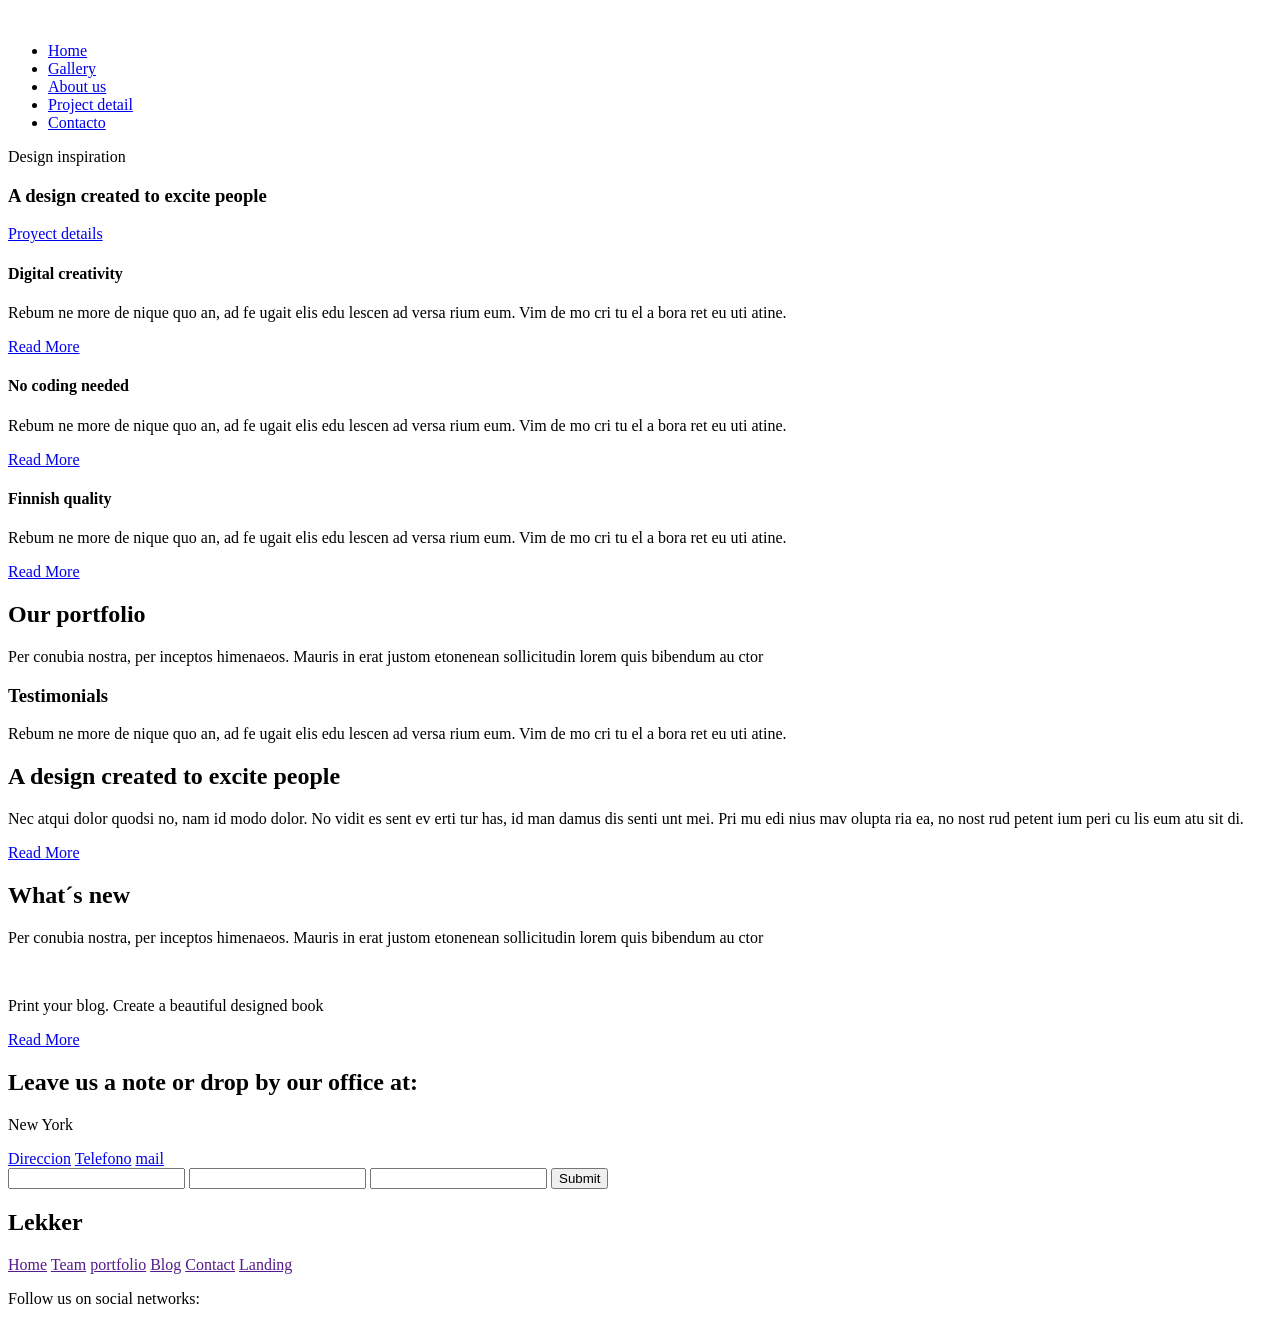
==== index.html @ 7061dafe "first commit" ====
<!DOCTYPE html>
<html lang="en">
<head>
    <meta charset="UTF-8">
    <meta name="viewport" content="width=device-width, initial-scale=1.0">
    <title>Home</title>
</head>
<body>
    <header>
         <a href="" class="logo">  
                <img src="" alt="">
        <nav>
           
            </a>

            <ul>
             <li><a href="#">Home</a></li>
             <li><a href="#">Gallery</a></li>
             <li><a href="#">About us</a></li>
             <li><a href="#">Project detail</a></li>
             <li><a href="#">Contacto</a></li>
            </ul>
        </nav>
    </header>

    <main>
<!--Los separo todos en sections y cuando tiene más de una división se pone div? -->
        <section id="hero"> <!--100%vh-->
             <!-- div para las flechas, pueden ser dos a. -->
            <article>  <!-- como fondo la imagen. -->
                
                    <p>Design inspiration</p>
                    <h1>A design created to excite people</h1>
                    <a href="#">Proyect details</a>
            
            </article>
        </section>

        <section id="textos"> 
            <article> 
                <h4>Digital creativity</h4>
                <p>Rebum ne more de nique quo an, ad fe ugait elis edu lescen ad versa rium eum. Vim de mo cri tu el a bora ret eu uti atine.</p>
                <a href="#">Read More</a>
            </article> 
            <article>
                <h4>No coding needed</h4>
                <p>Rebum ne more de nique quo an, ad fe ugait elis edu lescen ad versa rium eum. Vim de mo cri tu el a bora ret eu uti atine.</p>
                <a href="#">Read More</a>
            </article>
            <article>
                <h4>Finnish quality</h4>
                <p>Rebum ne more de nique quo an, ad fe ugait elis edu lescen ad versa rium eum. Vim de mo cri tu el a bora ret eu uti atine.</p>
                <a href="#">Read More</a>
            </article>   
            
        </section>

        <section id="ourPortfolio"> 
            <h1>Our portfolio</h1>   
            <p>Per conubia nostra, per inceptos himenaeos. Mauris in erat justom etonenean sollicitudin lorem quis bibendum au ctor</p>
           <div>
            <article id="textoOurPortfolio">
                
                 
            </article>    
            <article id="imagenesPortfolio">
                
                    <!-- Iría uno por cada imagen y el texto. -->
                
            </article>    
            <article id="imagenRedonda"> <!-- usarlo como el filtro -->
                
                    <!-- aca irían las otras imagenes redondas con los textos abajo -->
                
            </article>
            </div>
        </section>

        <section id="testimonios"> 
                <article> 
                     <!-- Uno para cada uno que gira.-->
                    <h1>Testimonials</h1>
                    <p>Rebum ne more de nique quo an, ad fe ugait elis edu lescen ad versa rium eum. Vim de mo cri tu el a bora ret eu uti atine.</p>
                </article>
        </section>

        <section id="us">
            <article>
        
                <!-- Acá irían las imagenes. uno para cada-->
            </article>
<div>
            <article>
                <h2>A design created to excite people</h2>
                <p>Nec atqui dolor quodsi no, nam id modo dolor. No vidit es sent ev erti tur has, id man damus dis senti unt mei. Pri mu edi nius mav olupta ria ea, no nost rud petent ium peri cu lis eum atu sit di.</p>
                <a href="#">Read More</a>
                
            </article>
            <article>
                <!-- Este para los textos de al lado.-->
            </article>

</div>
 </section>
        <section>
            <div>   <!-- para ordenarlos -->
            <article>
                <!-- Acá irían los números más sus textos. Uno para cada.-->
            </article>
            </div>
        </section>
            
       
        <section id="videoHome">
            <!-- El video-->
        </section>
        <section id="whatsNew"> <!-- whats new-->
            <h1>What´s new</h1>
                    <p>Per conubia nostra, per inceptos himenaeos. Mauris in erat justom etonenean sollicitudin lorem quis bibendum au ctor</p>
               
            <div>
                <article>  <!-- uno para cada. -->
                        <img src="" alt="">
                        <a href=""></a> <!-- los textos que son links-->
                        <p> Print your blog. Create a beautiful designed book </p>
                        <a href="#">Read More</a>
                </article>
            </section>
        <section id="marcas">
                <article>
                    <!-- Los logos de las marcas-->
                </article>
        </section>   
        <section>    
                <div>
                      <article>  <!-- Las 3 imagenes con los textos -->
                        </article>
                </div>
        
        </section>
        <section id="contactoHome"> <!-- Contacto -->
            
                <h1>Leave us a note or drop by our office at:</h1>
                <p>New York</p>
                <a href="#">Direccion</a>
                <a href="#">Telefono</a>
                <a href="#">mail</a>
            
            <article>
                <form action="">
                <label for="Nombre"></label>
                    <input type="text">
                <label for="mail"></label>
                    <input type="mail" name="" id="">
                <label for="texto"></label>
                    <input type="textarea">
                <input type="submit">
                </form>
            </article>
        </section> 
    </main> 

    <footer>
        <div>
        <article>
            <h1>Lekker</h1>
            <a href="">Home</a>
            <a href="">Team</a>
            <a href="">portfolio</a>
            <a href="">Blog</a>
            <a href="">Contact</a>
            <a href="">Landing
            </a>
            </article>
            <article>
                <p>Follow us on social networks:</p>
                <!-- links con imagenes a redes sociales. -->
            </article>
        </div>
    </footer>
</body>
</html>
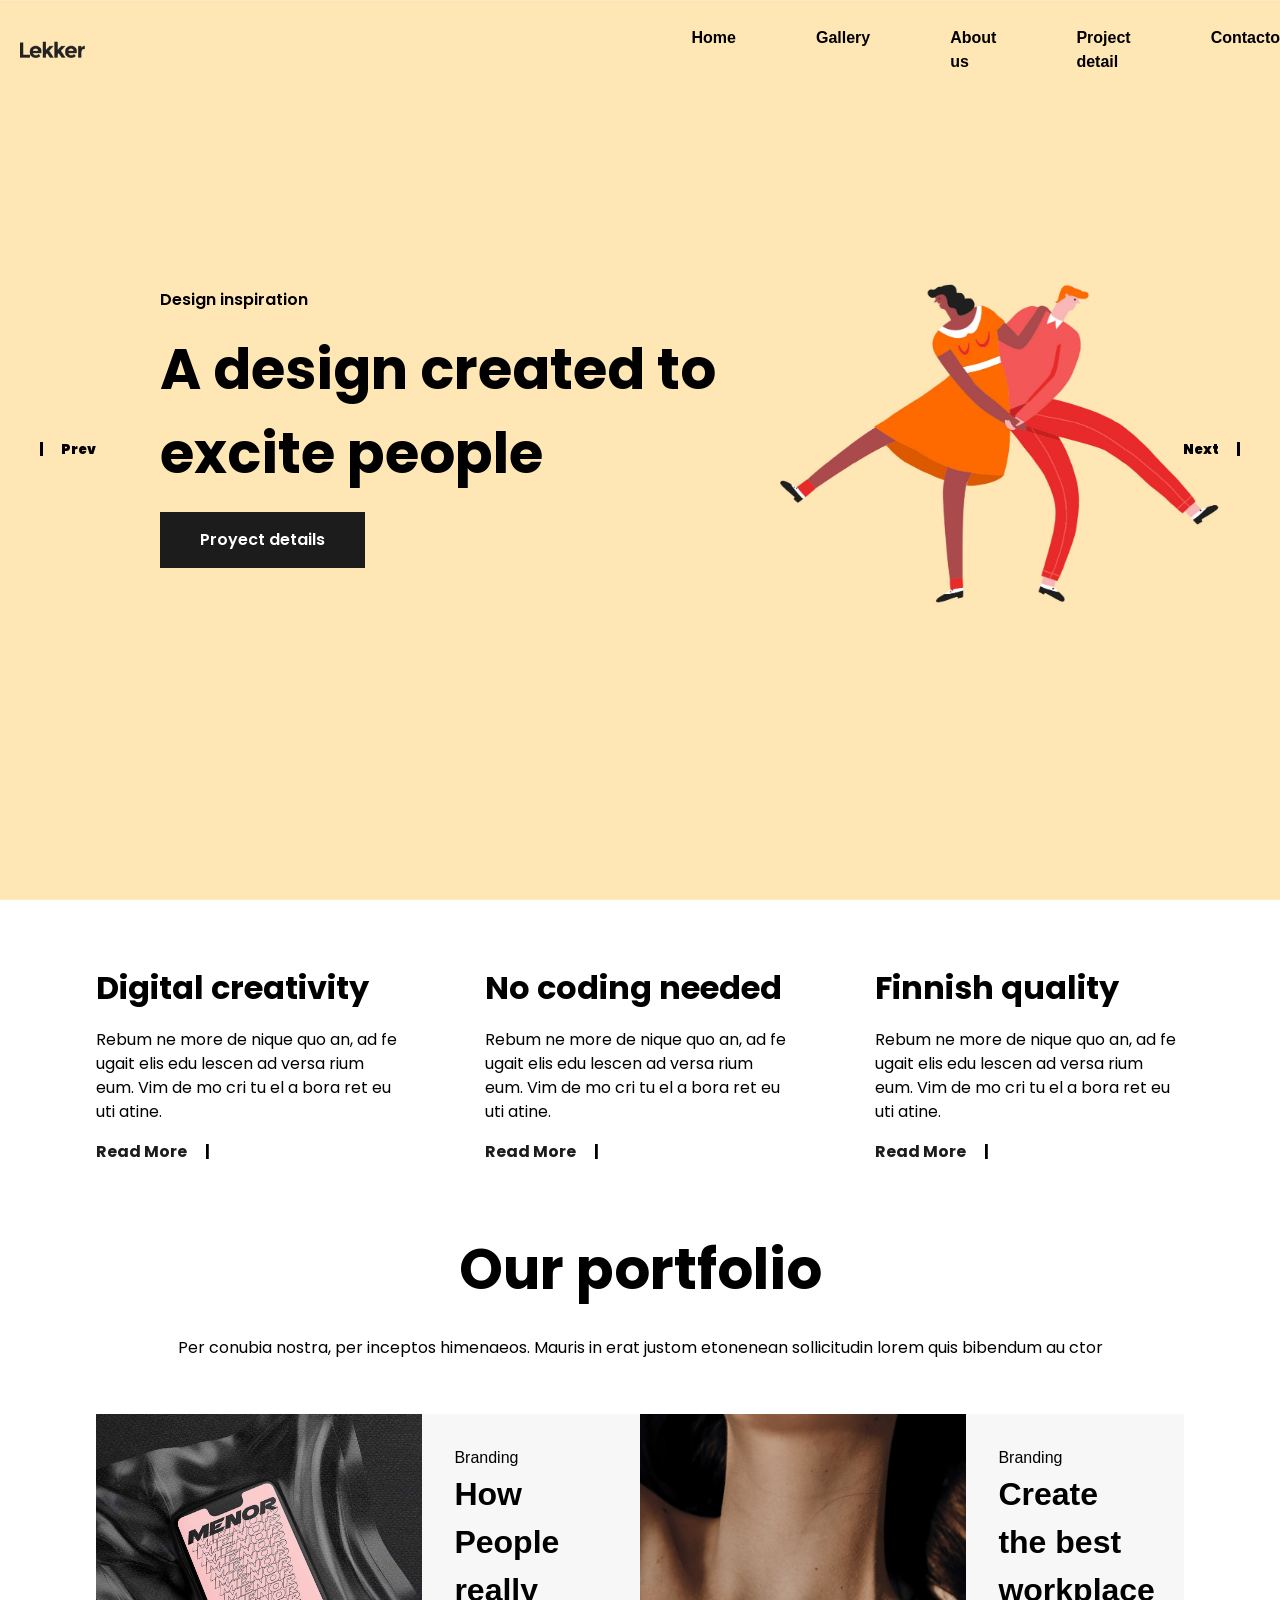
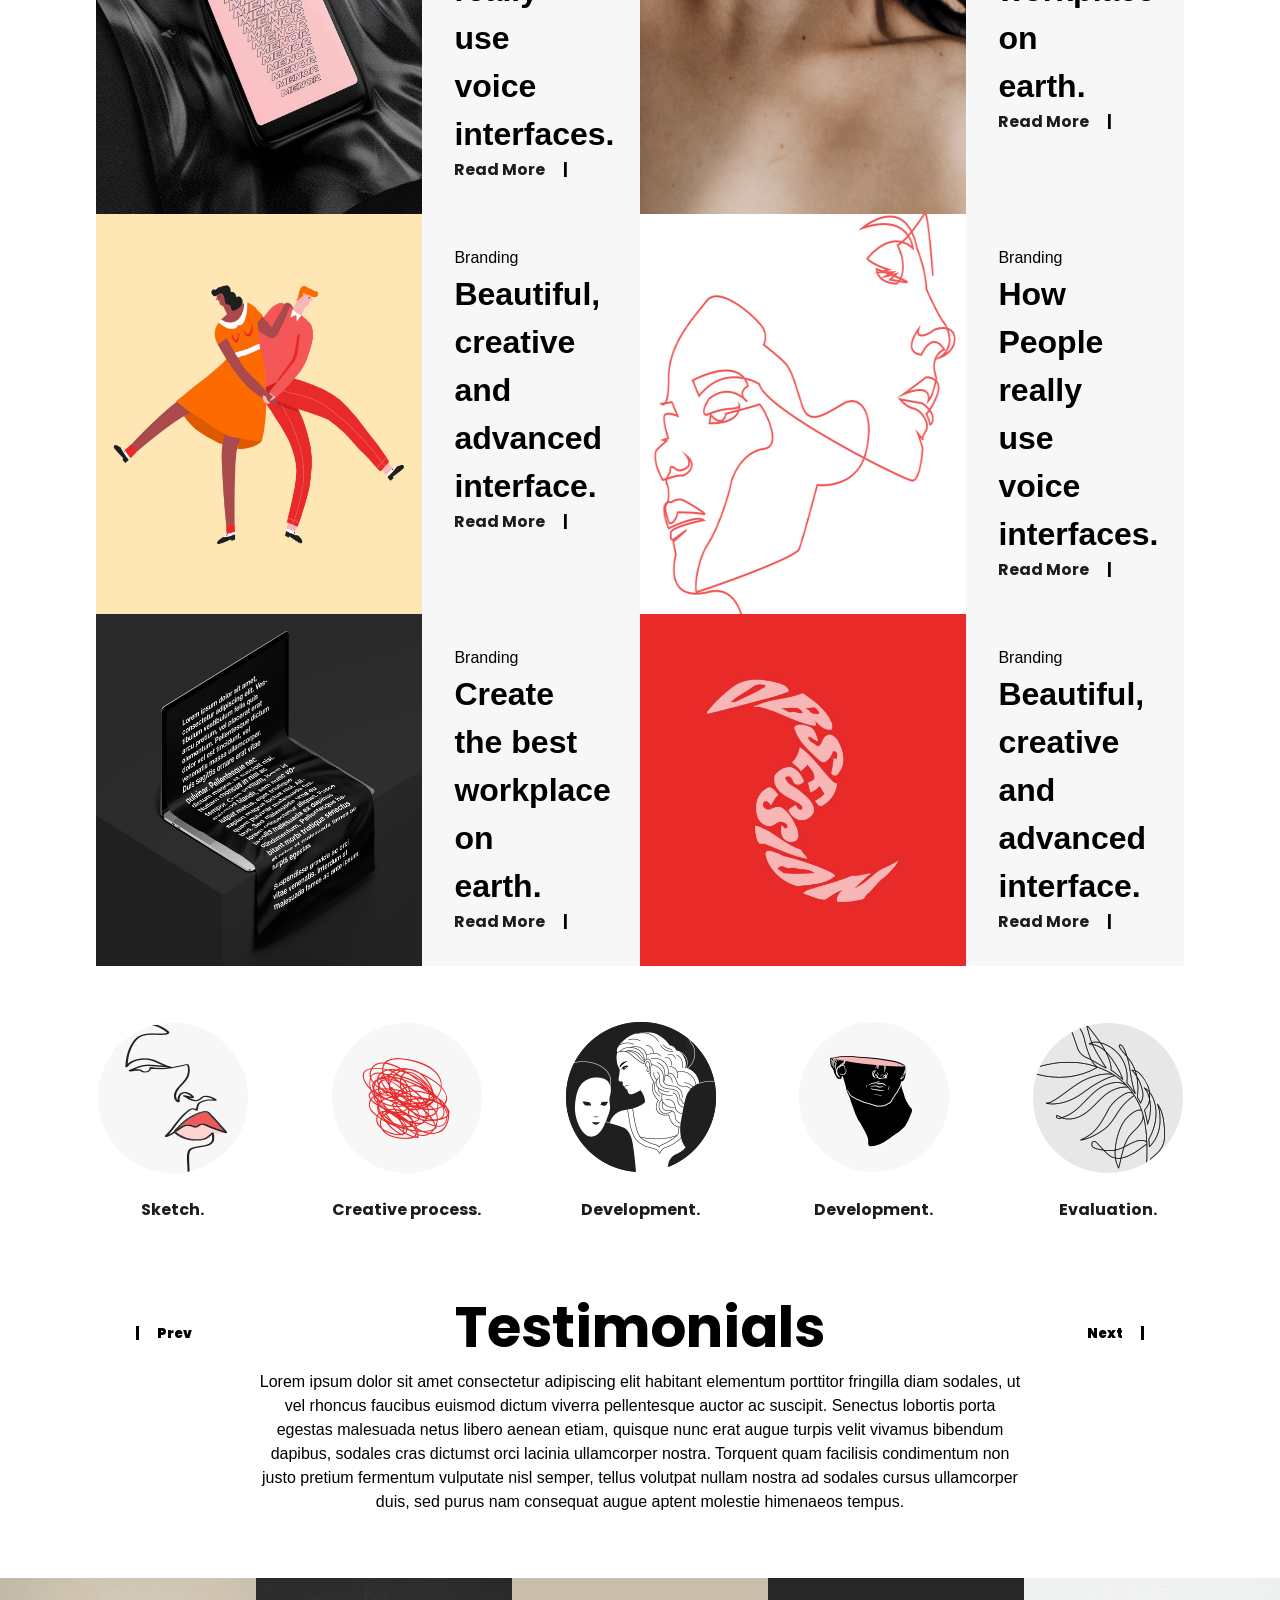
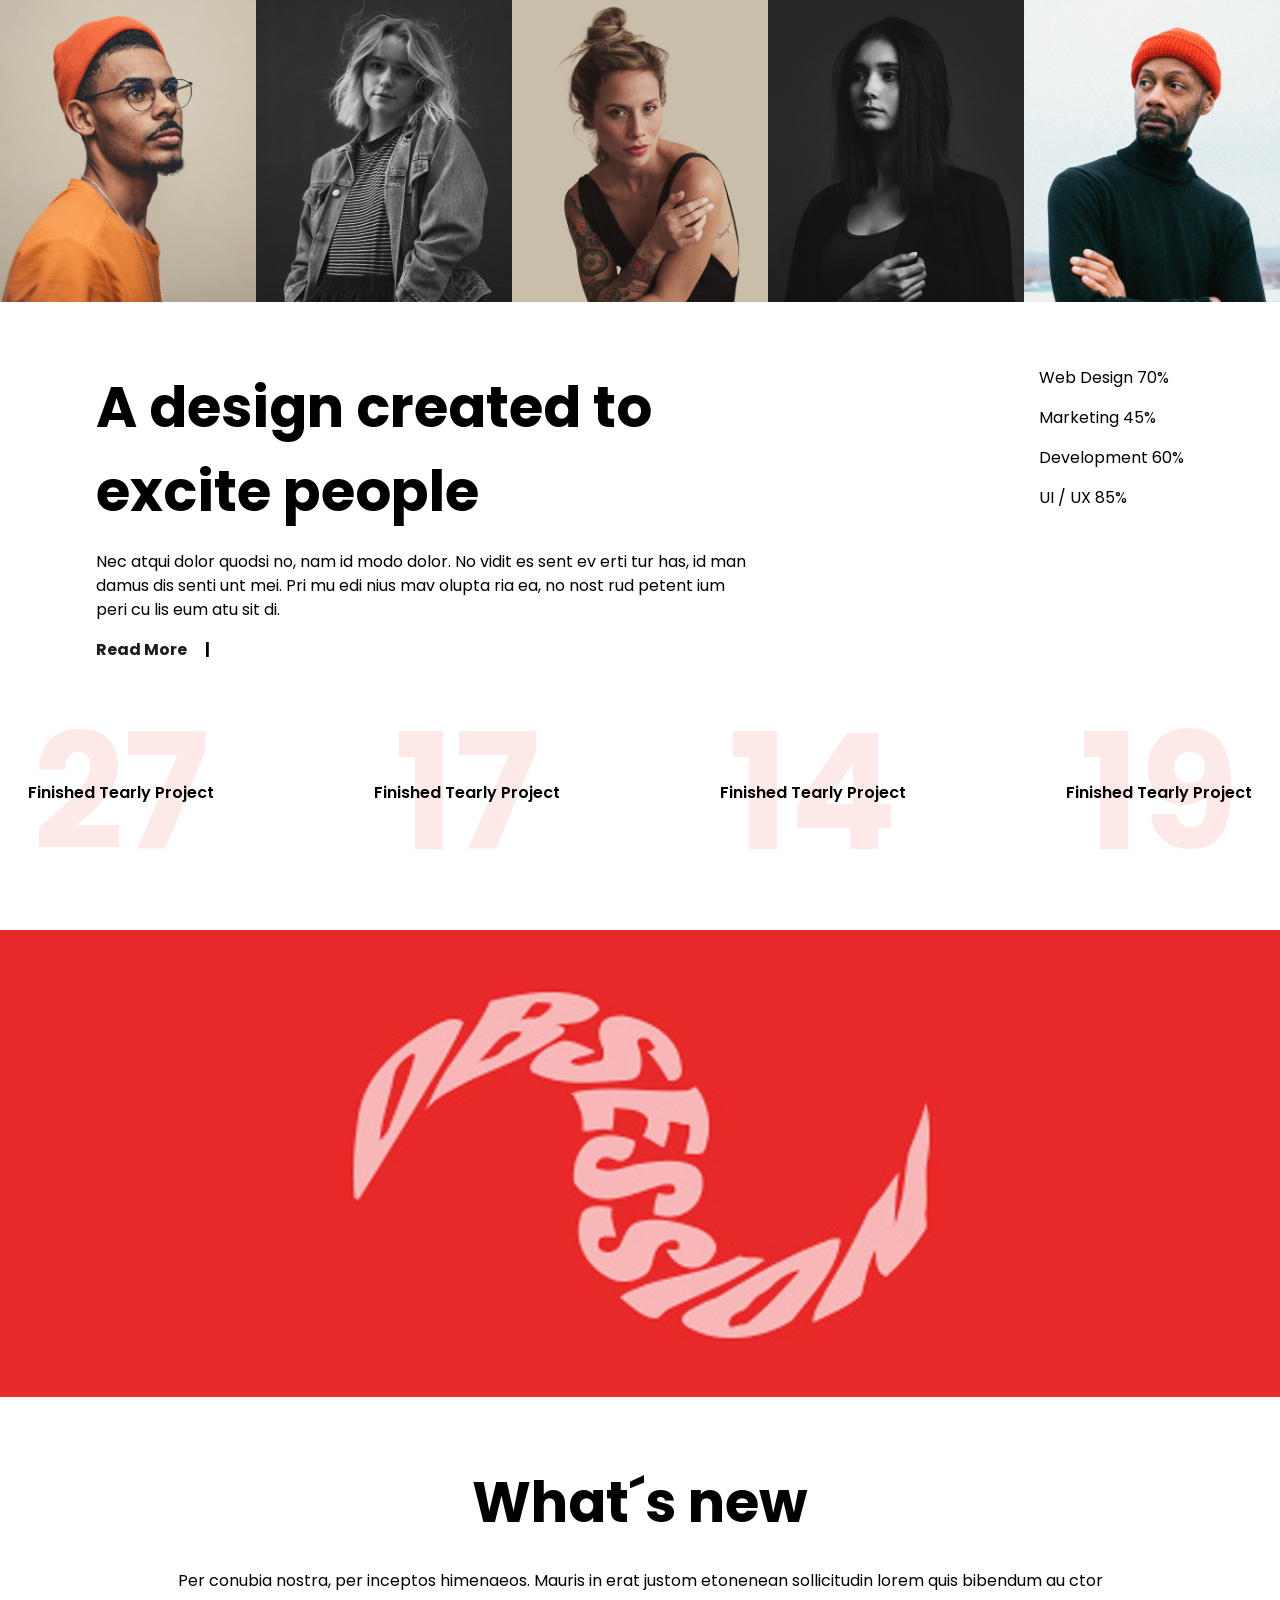
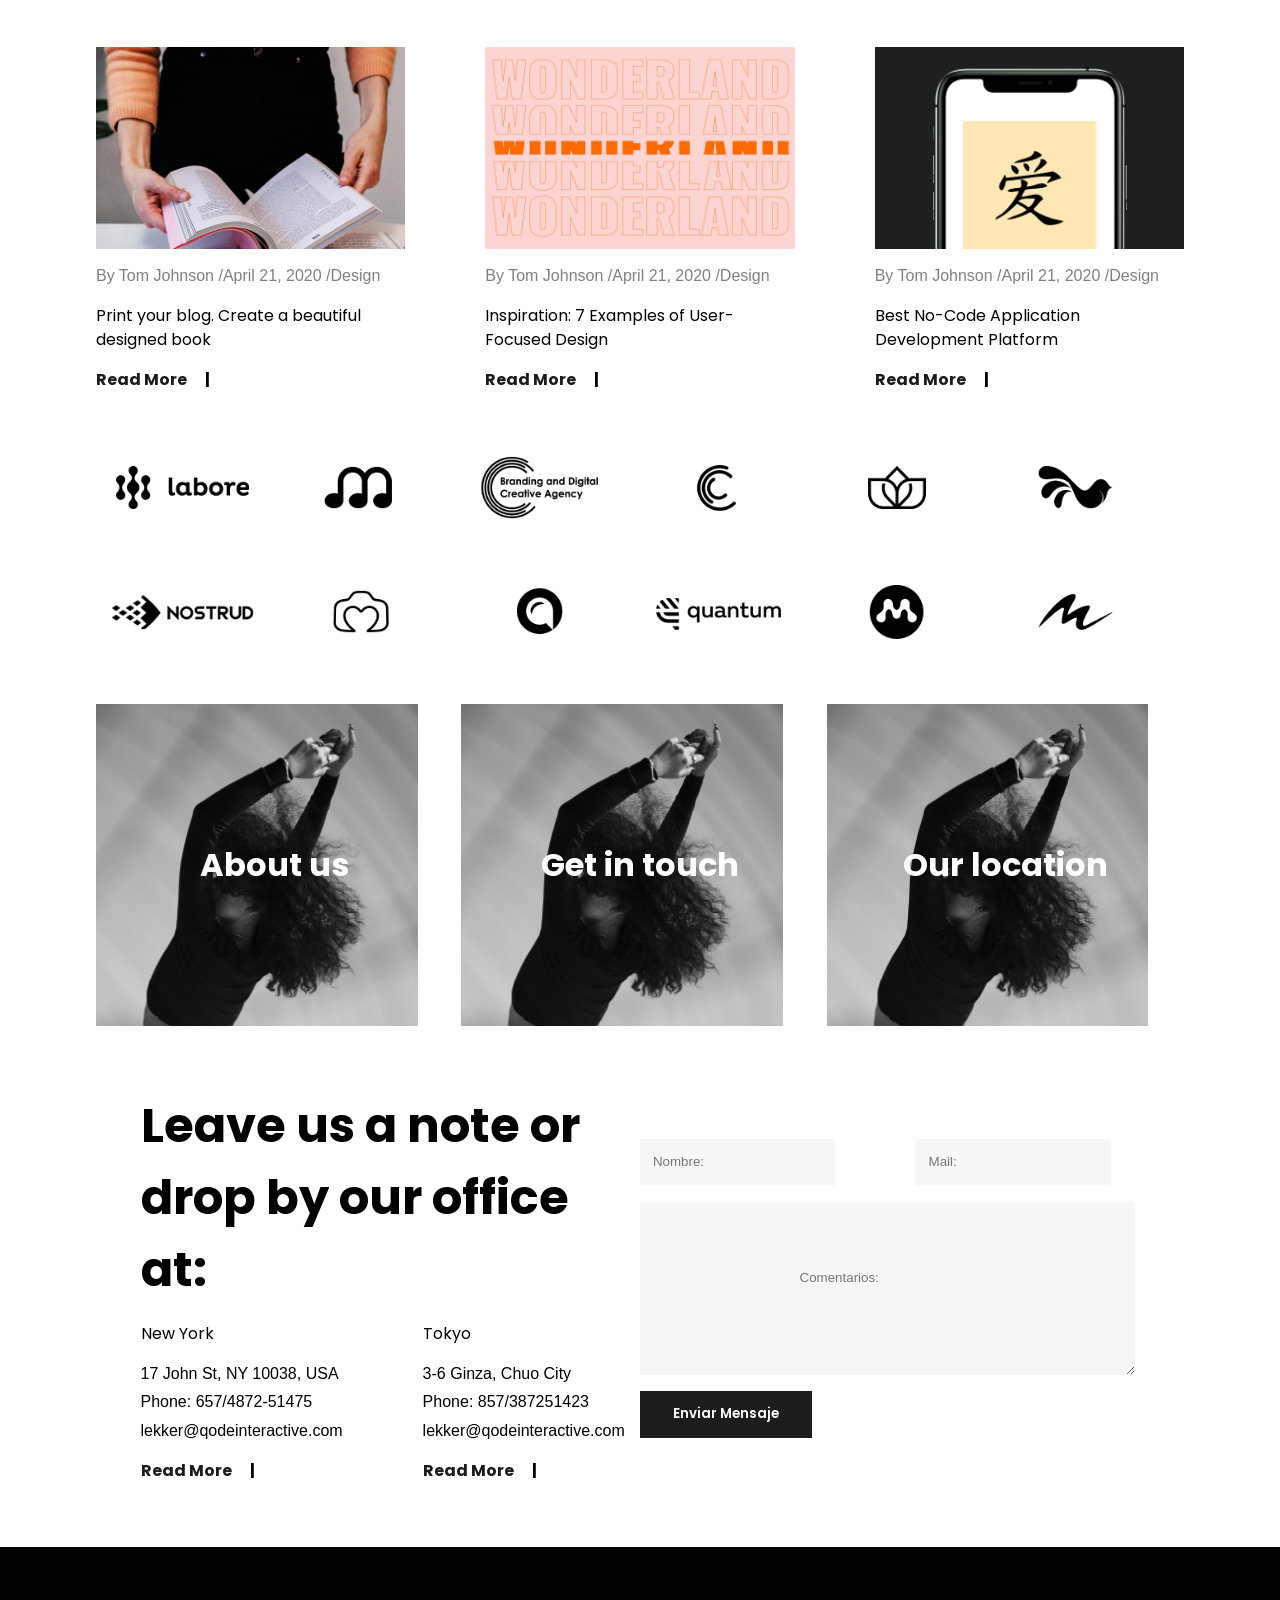
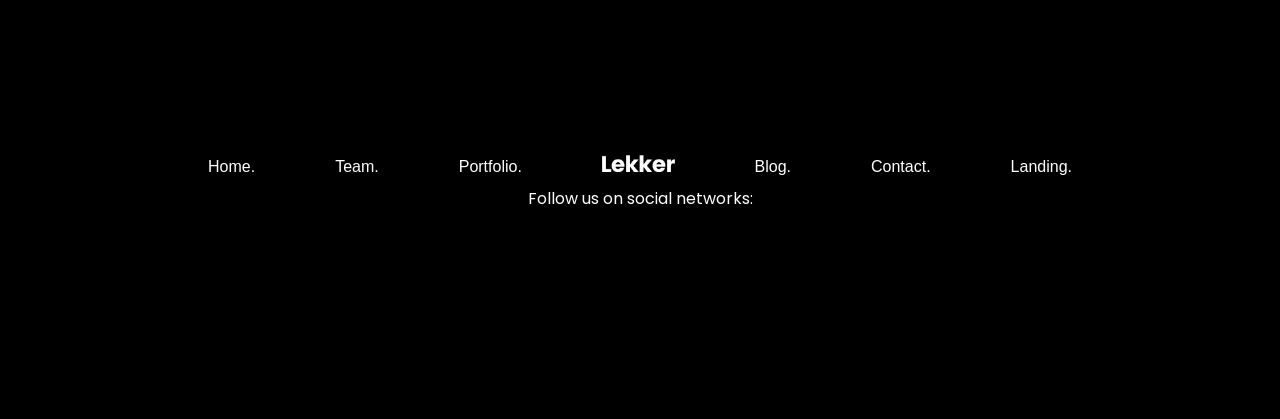
==== commit d4d6a191: "Actualizar archivo" ====
--- a/index.html
+++ b/index.html
@@ -4,173 +4,438 @@
     <meta charset="UTF-8">
     <meta name="viewport" content="width=device-width, initial-scale=1.0">
     <title>Home</title>
+    <link rel="preconnect" href="https://fonts.googleapis.com">
+    <link rel="preconnect" href="https://fonts.gstatic.com" crossorigin>
+    <link href="https://fonts.googleapis.com/css2?family=Poppins:ital,wght@0,100;0,200;0,300;0,400;0,500;0,600;0,700;0,800;0,900;1,100;1,200;1,300;1,400;1,500;1,600;1,700;1,800;1,900&display=swap" rel="stylesheet">
+    <link rel="stylesheet" href="./assets/css/style.css">
 </head>
 <body>
-    <header>
-         <a href="" class="logo">  
-                <img src="" alt="">
+      <header>
+         <h1>
+            <a href="index.html" class="logo">  
+                <img class="logo margenIzq" src="./assets/img/img66.png" alt="logoLekker">
+             </a>
+        </h1>
         <nav>
-           
-            </a>
-
-            <ul>
-             <li><a href="#">Home</a></li>
-             <li><a href="#">Gallery</a></li>
-             <li><a href="#">About us</a></li>
-             <li><a href="#">Project detail</a></li>
-             <li><a href="#">Contacto</a></li>
+            <ul class="flex gap">
+             <li><a href="index.html">Home</a></li>
+             <li><a href="gallery.html">Gallery</a></li>
+             <li><a href="aboutUs.html">About us</a></li>
+             <li><a href="projectDetail.html">Project detail</a></li>
+             <li><a href="#contactoHome">Contacto</a></li>
             </ul>
         </nav>
     </header>
 
     <main>
 <!--Los separo todos en sections y cuando tiene más de una división se pone div? -->
-        <section id="hero"> <!--100%vh-->
-             <!-- div para las flechas, pueden ser dos a. -->
-            <article>  <!-- como fondo la imagen. -->
-                
-                    <p>Design inspiration</p>
-                    <h1>A design created to excite people</h1>
-                    <a href="#">Proyect details</a>
-            
-            </article>
-        </section>
-
-        <section id="textos"> 
-            <article> 
-                <h4>Digital creativity</h4>
+<section id="sliderImg" class="contenedorColumna margenAbajo">
+                <div id="contenedorSlider" >
+            <button id="prev">Prev</button>
+            <button id="next">Next</button>
+                </div>
+                <article id="hero">  <!-- como fondo la imagen. -->
+                <div class="contenedorColumna">
+                    <h4 class="poppins-semibold">Design inspiration</h4>
+                    <h2 class="poppins-bold">A design created to <br> excite people</h2>
+                    <a class="botonNegro" href="#">Proyect details</a>
+                </div>
+            </article>
+</section>
+
+        <section id="textos" class="wsetenta flex gap margenAbajo"> 
+
+            <article class="contenedorColumna" > 
+                <h3>Digital creativity</h3>
                 <p>Rebum ne more de nique quo an, ad fe ugait elis edu lescen ad versa rium eum. Vim de mo cri tu el a bora ret eu uti atine.</p>
-                <a href="#">Read More</a>
-            </article> 
-            <article>
-                <h4>No coding needed</h4>
+                <a class="readMore" href="#">Read More</a>
+            </article> 
+            <article class="contenedorColumna">
+                <h3>No coding needed</h3>
                 <p>Rebum ne more de nique quo an, ad fe ugait elis edu lescen ad versa rium eum. Vim de mo cri tu el a bora ret eu uti atine.</p>
-                <a href="#">Read More</a>
-            </article>
-            <article>
-                <h4>Finnish quality</h4>
+                <a class="readMore" href="#">Read More</a>
+            </article>
+            <article class="contenedorColumna" >
+                <h3>Finnish quality</h3>
                 <p>Rebum ne more de nique quo an, ad fe ugait elis edu lescen ad versa rium eum. Vim de mo cri tu el a bora ret eu uti atine.</p>
-                <a href="#">Read More</a>
+                <a  class="readMore" href="#">Read More</a>
             </article>   
             
         </section>
 
-        <section id="ourPortfolio"> 
-            <h1>Our portfolio</h1>   
+        <section id="ourPortfolio" class="wsetenta margenAbajo"> 
+            <div class="centrar margenAbajo columnaCentrado">
+            <h2 class="poppins-bold">Our portfolio</h2>   
             <p>Per conubia nostra, per inceptos himenaeos. Mauris in erat justom etonenean sollicitudin lorem quis bibendum au ctor</p>
-           <div>
+           </div>
+            <div>
             <article id="textoOurPortfolio">
                 
                  
-            </article>    
-            <article id="imagenesPortfolio">
-                
-                    <!-- Iría uno por cada imagen y el texto. -->
-                
-            </article>    
-            <article id="imagenRedonda"> <!-- usarlo como el filtro -->
-                
-                    <!-- aca irían las otras imagenes redondas con los textos abajo -->
-                
+            </article>
+               
+        <div id="contenedorPortfolio" class="grid flex margenAbajo fondoGris">
+             <article  class="wcincuenta flex">
+                <img class="imgDinamica wimagen4" src="" alt="img1">
+                <div class="wcincuenta paddingPortfolio"> 
+                    <a href="projectDetail.html">Branding</a>
+                <h3> <a href="projectDetail.html">How People really use voice interfaces.</a> </h3>
+                <a  class="readMore" href="#">Read More</a>       
+                </div>            
+            </article> 
+            <article  class="wcincuenta flex">
+                <img class="imgDinamica wimagen4" src="" alt="img4">
+               <div class="wcincuenta paddingPortfolio">
+                    <a href="projectDetail.html">Branding</a>
+                <h3>
+                <a href="projectDetail.html">Create the best workplace on earth.</a></h3>
+                <a  class="readMore" href="#">Read More</a>       
+                </div> 
+            </article> 
+            <article  class="wcincuenta flex">
+                <img class="imgDinamica wimagen4" src="" alt="img7">
+                <div class="wcincuenta paddingPortfolio">
+                    <a href="projectDetail.html">Branding</a>
+                <h3>
+                <a href="projectDetail.html">Beautiful, creative and advanced interface.</a></h3>
+                <a  class="readMore" href="#">Read More</a>       
+                </div>             
+            </article> 
+            <article  class="wcincuenta flex">
+                <img class="imgDinamica wimagen4" src="" alt="img10">
+                <div class="wcincuenta paddingPortfolio">
+                    <a href="projectDetail.html">Branding</a>
+                <h3>
+                <a href="projectDetail.html">How People really use voice interfaces.</a></h3>
+                <a class="readMore" href="#">Read More</a>       
+                </div>            
+            </article> 
+            <article class="wcincuenta flex">
+                <img class="imgDinamica wimagen4" src="" alt="img13">
+               <div class="wcincuenta paddingPortfolio">
+                    <a href="projectDetail.html">Branding</a>
+                <h3>
+                <a href="projectDetail.html">Create the best workplace on earth.</a></h3>
+                <a  class="readMore" href="#">Read More</a>       
+                </div>         
+            </article> 
+            <article  class="wcincuenta flex">
+                <img class="imgDinamica wimagen4" src="" alt="img16">
+                <div class="wcincuenta paddingPortfolio">
+                    <a href="projectDetail.html">Branding</a>
+                <h3>
+                <a href="projectDetail.html">Beautiful, creative and advanced interface.</a></h3>
+                <a class="readMore" href="#">Read More</a>       
+                </div>         
+            </article> 
+        </div>   
+        <div class="flex gap">
+            <article id="imagenRedonda" class="columnaCentrado" > <!-- usarlo como el filtro -->
+                <a href="#"><img class="imgDinamicaC" src="" alt="img25"></a>
+                <a class="textoImagenRedonda" href="projectDetail.html">Sketch.</a>
+            </article>
+            <article id="imagenRedonda" class="columnaCentrado"> <!-- usarlo como el filtro -->
+                <a href="#"><img class="imgDinamicaC" src="" alt="img26"></a>
+                <a class="textoImagenRedonda" href="projectDetail.html">Creative process.</a>
+            </article>
+            <article id="imagenRedonda" class="columnaCentrado"> <!-- usarlo como el filtro -->
+                <a href="#"><img class="imgDinamicaC" src="" alt="img27"></a>
+                <a class="textoImagenRedonda" href="projectDetail.html">Development.</a>
+            </article>
+            <article id="imagenRedonda" class="columnaCentrado"> <!-- usarlo como el filtro -->
+                <a href="#"><img class="imgDinamicaC" src="" alt="img28"></a>
+                <a class="textoImagenRedonda" href="projectDetail.html">Development.</a>
+            </article>
+            <article id="imagenRedonda" class="columnaCentrado"> <!-- usarlo como el filtro -->
+                <a href="#"><img class="imgDinamicaC" src="" alt="img29"></a>
+                <a class="textoImagenRedonda" href="projectDetail.html">Evaluation.</a>
             </article>
             </div>
         </section>
 
-        <section id="testimonios"> 
-                <article> 
-                     <!-- Uno para cada uno que gira.-->
-                    <h1>Testimonials</h1>
-                    <p>Rebum ne more de nique quo an, ad fe ugait elis edu lescen ad versa rium eum. Vim de mo cri tu el a bora ret eu uti atine.</p>
-                </article>
-        </section>
-
-        <section id="us">
-            <article>
-        
-                <!-- Acá irían las imagenes. uno para cada-->
-            </article>
-<div>
-            <article>
-                <h2>A design created to excite people</h2>
+        <section id="testimonios" class="centrar margenAbajo wsetenta">  
+            <div id="sliderTestimonios" >
+            <button id="prevTestimonio">Prev</button>
+            <button id="nextTestimonio">Next</button>
+                </div>
+                <h2 class="poppins-bold">Testimonials</h2>
+                <div id="contenidoTestimonio" class="columnaCentrado "></div>
+        </section>
+
+        <section id="us" class="margenAbajo">
+            <div class="flex wcien">
+                <article class="overlay-container">
+                    <div>
+                <img class="wimagen2 imgUs" src="" alt="img30">
+                <div class="overlay">
+                    <p class="textoBlanco margenAbajo poppins-black">Designer <br> </p>
+                    <p class="textoBlanco"> <br> Melvin Soto</p>
+                </div>
+                </article>
+                <article class="overlay-container">
+                    <div>
+                <img class="wimagen2 imgUs" src="" alt="img31">
+                <div class="overlay">
+                    <p class="textoBlanco margenAbajo poppins-black">Photographer <br> </p>
+                    <p class="textoBlanco"> <br> Bernice Ellis</p>
+                </div>
+                </article>
+                <article class="overlay-container">
+                    <div>
+                <img class="wimagen2 imgUs" src="" alt="img32">
+                <div class="overlay">
+                    <p class="textoBlanco margenAbajo poppins-black">Designer <br> </p>
+                    <p class="textoBlanco"> <br> Jemma Butron</p>
+                </div>
+                </article>
+                <article class="overlay-container">
+                    <div>
+                <img class="wimagen2 imgUs" src="" alt="img33">
+                <div class="overlay">
+                    <p class="textoBlanco margenAbajo poppins-black">Designer <br> </p>
+                    <p class="textoBlanco"> <br> Sonia Caldwell</p>
+                </div>
+                </article>
+                <article class="overlay-container">
+                    <div>
+                <img class="wimagen2 imgUs" src="" alt="img34">
+                <div class="overlay">
+                    <p class="textoBlanco margenAbajo poppins-black">Art director <br> </p>
+                    <p class="textoBlanco"> <br> Alberto Bowers</p>
+                </div>
+                </article>
+            
+            </div>
+        </section>
+        <section class="wsetenta margenAbajo">
+    <div class="flex margenAbajo" >
+            <article class="wcincuenta contenedorColumna">
+                <h2 class="poppins-bold">A design created to <br> excite people</h2>
                 <p>Nec atqui dolor quodsi no, nam id modo dolor. No vidit es sent ev erti tur has, id man damus dis senti unt mei. Pri mu edi nius mav olupta ria ea, no nost rud petent ium peri cu lis eum atu sit di.</p>
-                <a href="#">Read More</a>
-                
-            </article>
-            <article>
+                <a class="readMore" href="#">Read More</a>
+            </article>
+            <article class="wcincuenta contenedorColumna">
+                <p>Web Design 70%</p>
+    <p>Marketing 45%</p>
+    <p>Development 60%</p>
+    <p>UI / UX 85%</p>
                 <!-- Este para los textos de al lado.-->
             </article>
 
 </div>
  </section>
-        <section>
-            <div>   <!-- para ordenarlos -->
-            <article>
+        <section class="margenAbajo">
+            <div class="flex gapNumerosGrandes margenAbajo">   <!-- para ordenarlos -->
+            
                 <!-- Acá irían los números más sus textos. Uno para cada.-->
-            </article>
+                 <article>
+                    <div class="contenedorNumeros">
+                        <p class="numerosGrandes">27</p>
+                    <p class="textoAdelante poppins-semibold">Finished Tearly Project</p>
+                    
+                    </div>
+                 </article>
+                 <article>
+                    <div class="contenedorNumeros">
+                        <p class="numerosGrandes">17</p>
+                    <p class="textoAdelante poppins-semibold">Finished Tearly Project</p>
+                    
+                    </div>
+                 </article>
+                 <article>
+                    <div class="contenedorNumeros">
+                        <p class="numerosGrandes">14</p>
+                    <p class="textoAdelante poppins-semibold">Finished Tearly Project</p>
+                    
+                    </div>
+                 </article>
+                 <article>
+                    <div class="contenedorNumeros">
+                        <p class="numerosGrandes">19</p>
+                    <p class="textoAdelante poppins-semibold">Finished Tearly Project</p>
+                    
+                    </div>
+                 </article>
             </div>
         </section>
             
        
-        <section id="videoHome">
+        <section id="videoHome" >
             <!-- El video-->
-        </section>
-        <section id="whatsNew"> <!-- whats new-->
-            <h1>What´s new</h1>
+             
+             <div class="margenAbajo wcien">
+             <a href="">
+                <img class="wcien" src="./assets/img/img69.png" alt="">
+             </a>
+             </div>
+        </section>
+        <section id="whatsNew" class="wsetenta margenAbajo" > <!-- whats new-->
+            <div class="centrar margenAbajo columnaCentrado">
+            <h2 class="poppins-bold" >What´s new</h2>
                     <p>Per conubia nostra, per inceptos himenaeos. Mauris in erat justom etonenean sollicitudin lorem quis bibendum au ctor</p>
-               
-            <div>
+             </div>  
+            <div class="flex gap ">
+                <article >  <!-- uno para cada. -->
+                        <img class="wimagen1 margenAbajo" src="./assets/img/img35.jpg" alt="img35">
+                        <div class="contenedorColumna">
+                        <div class="flex">
+                        <a class="textoGris" href="#">By Tom Johnson / </a>
+                        <a class="textoGris" href="#"> April 21, 2020 / </a>
+                        <a class="textoGris" href="#"> Design</a>   <!-- los textos que son links-->
+                        </div>
+                        <p> Print your blog. Create a beautiful designed book </p>
+                        <a class="readMore" href="#">Read More</a>
+                        </div>
+                </article>
+                 <article>  <!-- uno para cada. -->
+                        <img class="wimagen1 margenAbajo" src="./assets/img/img36.jpg" alt="img36">
+                        <div class="contenedorColumna">
+                        <div class="flex">
+                        <a class="textoGris" href="#">By Tom Johnson / </a>
+                        <a class="textoGris" href="#"> April 21, 2020 / </a>
+                        <a class="textoGris" href="#"> Design</a> <!-- los textos que son links-->
+                        </div>
+                        <p>Inspiration: 7 Examples of User-Focused Design </p>
+                        <a class="readMore" href="#">Read More</a>
+                        </div>
+                </article>
                 <article>  <!-- uno para cada. -->
-                        <img src="" alt="">
-                        <a href=""></a> <!-- los textos que son links-->
-                        <p> Print your blog. Create a beautiful designed book </p>
-                        <a href="#">Read More</a>
-                </article>
+                        <img class="wimagen1 margenAbajo" src="./assets/img/img37.jpg" alt="img37">
+                        <div class="contenedorColumna">
+                        <div class="flex">
+                        <a class="textoGris" href="#">By Tom Johnson / </a>
+                        <a class="textoGris" href="#"> April 21, 2020 / </a>
+                        <a class="textoGris" href="#"> Design</a> <!-- los textos que son links-->
+                        </div>
+                        <p> Best No-Code Application Development Platform </p>
+                        <a class="readMore" href="#">Read More</a>
+                        </div>
+                </article>
+            </div>
             </section>
-        <section id="marcas">
-                <article>
-                    <!-- Los logos de las marcas-->
-                </article>
+        <section id="marcas" class="wsetenta" >
+              <div class="wrap">
+             <a href="#">
+                    <img class="marcas " src="./assets/img/img38.png" alt="img38">
+                    </a>
+              <a href="#">
+                    <img class="marcas" src="./assets/img/img39.png" alt="img39">
+                    </a>
+               <a href="#">
+                    <img class="marcas" src="./assets/img/img40.png" alt="img40">
+                    </a>
+                <a href="#">
+                    <img class="marcas" src="./assets/img/img41.png" alt="img41">
+                    </a>
+              <a href="#">
+                    <img class="marcas" src="./assets/img/img42.png" alt="img42">
+                    </a>
+             <a href="#">
+                    <img class="marcas" src="./assets/img/img43.png" alt="img43">
+                    </a>
+              <a href="#">
+                    <img class="marcas" src="./assets/img/img44.png" alt="img44">
+                    </a>
+              <a href="#">
+                    <img class="marcas" src="./assets/img/img45.png" alt="img45">
+                    </a>
+             <a href="#">
+                    <img class="marcas" src="./assets/img/img46.png" alt="img46">
+                    </a>
+              <a href="#">
+                    <img class="marcas" src="./assets/img/img47.png" alt="img47">
+                    </a>
+             <a href="#">
+                    <img class="marcas" src="./assets/img/img48.png" alt="img48">
+                    </a>
+              <a href="#">
+                    <img class="marcas" src="./assets/img/img49.png" alt="img49">
+                    </a>
+              </div>  
         </section>   
-        <section>    
-                <div>
-                      <article>  <!-- Las 3 imagenes con los textos -->
+        <section class="wsetenta margenAbajo">    
+                <div class="flex gapImagenes">
+                      <article> 
+                        <div class="contenedorNumeros">
+                             <a href="aboutUs.html">
+                    <img class="wimagen3 textoAdelante " src="./assets/img/img14.jpg" alt="img52">
+                    </a>
+                             <h3 class="textoBlanco">About us</h3>
+                    </div>
                         </article>
-                </div>
-        
-        </section>
-        <section id="contactoHome"> <!-- Contacto -->
-            
-                <h1>Leave us a note or drop by our office at:</h1>
+                        <article>  
+                            <div class="contenedorNumeros">
+                    <a href="aboutUs.html">
+                    <img class="wimagen3 textoAdelante" src="./assets/img/img14.jpg" alt="img53">
+                    </a>
+                    <h3 class="textoBlanco">Get in touch</h3>
+                    </div>
+                        </article>
+                        <article>  
+                            <div class="contenedorNumeros">
+                    <a href="aboutUs.html">
+                    <img class="wimagen3 textoAdelante" src="./assets/img/img14.jpg" alt="img54">
+                    </a>
+                    <h3 class="textoBlanco">Our location</h3>
+                    </div>
+                        </article>
+                </div>
+        
+        </section>
+        <section id="contactoHome" class="wsetenta flex"> <!-- Contacto -->
+            <div class="flex wsetenta">
+                <article class="contenedorColumna">
+                <h2>Leave us a note or <br>drop by our office at:</h2>
+                <div class="flex gap">
+                    <div class="contenedorColumna">
                 <p>New York</p>
-                <a href="#">Direccion</a>
-                <a href="#">Telefono</a>
-                <a href="#">mail</a>
-            
+                <div class="datosContacto">
+                <a href="#">17 John St, NY 10038, USA</a>
+                <a href="#">Phone: 657/4872-51475</a>
+                <a href="#">lekker@qodeinteractive.com</a>
+                </div>
+                <a class="readMore" href="#">Read More</a>
+                    </div>
+                    <div class="contenedorColumna">
+                 <p>Tokyo</p>
+                 <div class="datosContacto">
+                <a href="#">3-6 Ginza, Chuo City</a>
+                <a href="#">Phone: 857/387251423</a>
+                <a href="#">lekker@qodeinteractive.com</a>
+                </div>
+                <a class="readMore" href="#">Read More</a>
+                     </div>
+                </div>
+                </article>
             <article>
-                <form action="">
-                <label for="Nombre"></label>
-                    <input type="text">
-                <label for="mail"></label>
-                    <input type="mail" name="" id="">
-                <label for="texto"></label>
-                    <input type="textarea">
-                <input type="submit">
+                <form class="wcincuenta margenArriba" action="" >
+                    <div class="flex gap">
+                    <input class="input" type="text" placeholder="Nombre:">
+                    <input class="input" type="mail" name="mail" id="mail" placeholder="Mail:">
+                    </div>
+                    <textarea class="textarea" placeholder="Comentarios:"></textarea>
+                <button class="botonNegro">Enviar Mensaje</button>
                 </form>
             </article>
+            </div>
         </section> 
     </main> 
 
     <footer>
-        <div>
+        <div >
         <article>
-            <h1>Lekker</h1>
-            <a href="">Home</a>
-            <a href="">Team</a>
-            <a href="">portfolio</a>
-            <a href="">Blog</a>
-            <a href="">Contact</a>
-            <a href="">Landing
+            <div class="flex gap">
+            <a class="blanco" href="index.html">Home.</a>
+            <a class="blanco" href="#us">Team.</a>
+            <a class="blanco" href="#ourPortfolio">Portfolio.</a>
+            <a href="index.html" class="logo">  
+                <img class="margenLogo" src="./assets/img/img65.png" alt="logoFooter">
+             </a>
+            <a class="blanco" href="#">Blog.</a>
+            <a class="blanco" href="#contactoHome">Contact.</a>
+            <a class="blanco" href="#">Landing.
             </a>
+            </div>
             </article>
             <article>
                 <p>Follow us on social networks:</p>
@@ -178,5 +443,148 @@
             </article>
         </div>
     </footer>
+    
+<script>
+    const contenidoSlider = [
+      { back: "url('./assets/img/img70.jpg')", title: 'primer slider' },
+      { back: "url('./assets/img/img71.jpg')", title: 'segundo slider' },
+      { back: "url('./assets/img/img72.jpg')", title: 'tercer slider' }
+    ]
+
+    let currentIndex = 0
+
+    let imageSlider=document.getElementById('sliderImg');
+    let container=document.getElementById('contenedorSlider');
+    let btnPrev=document.getElementById('prev');
+    let btnNext=document.getElementById('next');
+
+    function showSlide(){
+        let item = contenidoSlider[currentIndex]; 
+        imageSlider.style.backgroundImage = item.back;
+        
+    }
+
+    function previous(){
+       currentIndex=(currentIndex - 1 + contenidoSlider.length)%contenidoSlider.length; 
+       showSlide(); 
+    }
+
+    function next(){
+        currentIndex=(currentIndex + 1)%contenidoSlider.length;
+        showSlide();
+    }
+
+    btnPrev.addEventListener('click',previous);
+    btnNext.addEventListener('click',next);
+    showSlide();
+
+    const textoTestimonios = [
+      { contenido: "Lorem ipsum dolor sit amet consectetur adipiscing elit habitant elementum porttitor fringilla diam sodales, ut vel rhoncus faucibus euismod dictum viverra pellentesque auctor ac suscipit. Senectus lobortis porta egestas malesuada netus libero aenean etiam, quisque nunc erat augue turpis velit vivamus bibendum dapibus, sodales cras dictumst orci lacinia ullamcorper nostra. Torquent quam facilisis condimentum non justo pretium fermentum vulputate nisl semper, tellus volutpat nullam nostra ad sodales cursus ullamcorper duis, sed purus nam consequat augue aptent molestie himenaeos tempus.", title:"primer testimonios" },
+      { contenido: "Nam massa id felis cubilia faucibus nunc ultricies ornare ultrices inceptos, augue eget vulputate ridiculus tincidunt vivamus curae erat congue, torquent cum tempor integer arcu dictumst pellentesque viverra litora. Accumsan pretium ut nulla metus commodo velit volutpat nostra himenaeos, rhoncus senectus sodales aenean consequat dictumst habitant eget ad, tempus suspendisse id eleifend suscipit primis tortor auctor. Nunc facilisi ac facilisis aptent per dictum magnis, curae ad iaculis massa ut nibh, justo etiam accumsan eget posuere ornare.", title: 'segundo testimonio' },
+      { contenido: "Integer metus quis orci mus euismod purus habitasse vestibulum, elementum facilisi laoreet est commodo blandit scelerisque pretium, quisque himenaeos et nascetur cubilia nunc netus. Nibh ultrices blandit nam duis facilisis eleifend vel cursus augue, volutpat placerat suscipit tortor ac proin quisque dictumst congue, pharetra sodales fusce nisl ligula elementum fringilla commodo. Ut luctus netus nulla venenatis aliquam ridiculus facilisi purus dui euismod tempor metus, dapibus duis dictumst nam leo taciti ac integer nostra aliquet curabitur. Augue sed nascetur tempor quam nullam nisi eget hac aenean, feugiat enim montes aptent pellentesque erat proin.", title: 'segundo testimonio' },
+    ];   
+    
+    let currentIndexTestimonio = 0;
+
+    let contenedorTestimonio = document.getElementById('contenidoTestimonio');
+    let btnPrevT = document.getElementById('prevTestimonio');
+    let btnNextT = document.getElementById('nextTestimonio');
+
+    function showSlideT(){
+        let item = textoTestimonios[currentIndexTestimonio]; 
+        
+        
+        contenedorTestimonio.innerHTML = item.contenido;
+        
+    }
+
+    function previousT(){
+       currentIndexTestimonio = (currentIndexTestimonio - 1 + textoTestimonios.length) % textoTestimonios.length; 
+       showSlideT(); 
+    }
+
+    function nextT(){
+        currentIndexTestimonio = (currentIndexTestimonio + 1) % textoTestimonios.length
+        showSlideT()
+    }
+
+    btnPrevT.addEventListener('click', previousT)
+    btnNextT.addEventListener('click', nextT)
+    showSlideT();
+
+    const contenidoImgPortfolio = [
+      { imagenP: "./assets/img/img1.jpg", imagenHover: "./assets/img/img3.jpg" },
+     { imagenP: "./assets/img/img4.jpg", imagenHover: "./assets/img/img6.jpg" },
+  { imagenP: "./assets/img/img7.jpg", imagenHover: "./assets/img/img8.jpg" },
+  { imagenP: "./assets/img/img10.jpg", imagenHover: "./assets/img/img12.jpg" },
+  { imagenP: "./assets/img/img13.jpg", imagenHover: "./assets/img/img15.jpg" },
+  { imagenP: "./assets/img/img16.jpg", imagenHover: "./assets/img/img17.jpg" }
+    ];   
+
+    let imgPortfolio = document.querySelectorAll('.imgDinamica')
+
+    for (let i = 0; i < imgPortfolio.length; i++) {
+    
+    let img = imgPortfolio[i]
+    
+        img.src = contenidoImgPortfolio[i].imagenP
+        
+        
+        img.addEventListener('mouseover', () => {
+            img.src = contenidoImgPortfolio[i].imagenHover
+        });
+        
+        
+        img.addEventListener('mouseout', () => {
+            img.src = contenidoImgPortfolio[i].imagenP
+        });
+    } 
+    
+const contenidoImgCircular = [
+    { imagenP: "./assets/img/img25.png", imagenHover: "./assets/img/img73.png" },
+    { imagenP: "./assets/img/img26.png", imagenHover: "./assets/img/img74.png" },
+    { imagenP: "./assets/img/img27.png", imagenHover: "./assets/img/img75.png" },
+    { imagenP: "./assets/img/img28.png", imagenHover: "./assets/img/img76.png" },
+    { imagenP: "./assets/img/img29.png", imagenHover: "./assets/img/img77.png" },
+  
+    ];   
+
+    let imgCircular = document.querySelectorAll('.imgDinamicaC')
+
+    for (let i = 0; i < imgCircular.length; i++) {
+    
+    let img = imgCircular[i]
+    
+        img.src = contenidoImgCircular[i].imagenP
+        
+        
+        img.addEventListener('mouseover', () => {
+            img.src = contenidoImgCircular[i].imagenHover
+        });
+        
+        
+        img.addEventListener('mouseout', () => {
+            img.src = contenidoImgCircular[i].imagenP
+        });
+    } 
+
+    const contenidoImgUs = [
+    { imagenUs: "./assets/img/img30.jpg", },
+    { imagenUs: "./assets/img/img31.jpg", },
+    { imagenUs: "./assets/img/img32.jpg", },
+    { imagenUs: "./assets/img/img33.jpg", },
+    { imagenUs: "./assets/img/img34.jpg", },
+  
+    ];   
+    
+    let imgAboutUs = document.querySelectorAll('.imgUs')
+
+    for (let i = 0; i < imgAboutUs.length; i++) {
+    
+    let img = imgAboutUs[i]
+    
+        img.src = contenidoImgUs[i].imagenUs
+    } 
+</script>
 </body>
 </html>
--- a/assets/css/style.css
+++ b/assets/css/style.css
@@ -0,0 +1,447 @@
+*{
+    margin: 0;/*saco el margin que viene por default en todos los elementos*/
+    padding: 0;/*saco el padding que viene por default en todos los elementos*/
+    box-sizing: border-box;/*modifica el box model*/
+    text-decoration: none; /*quita el subrayado, usado especialmente en los elementos a*/
+    list-style: none;/*quita la viñeta de las listas*/
+    line-height: 1.5;/*interlineado. para mejor legibilidad de los textos*/
+    font-family: Verdana, Geneva, Tahoma, sans-serif;/*siempre ofrecer más de una opción de fuentes por seguridad*/
+}
+header, main, footer{
+    max-width: 1920px;
+    margin: 0, auto;
+}
+
+.margenIzq{
+  margin-left: 15%;
+}
+ header{
+  display: flex;             
+  justify-content: flex-start;
+  align-items: center;
+  margin-top: 2%;
+  font-family: "Poppins", sans-serif;
+  font-weight: 700;
+  font-style: normal;
+  position: absolute;
+  width: 100%;
+  gap: 35em;
+  z-index: 10
+ }
+
+.logo{
+max-width: 50%;
+height: auto;
+}
+.contenedorColumna{
+    display: flex;
+    flex-direction: column;
+    align-items: flex-start; 
+    text-align: left;
+    gap: 1em;
+}
+
+#sliderImg {
+  width: 100%;
+  height: 100vh;            
+  background-size: cover;      /* Estira la foto para que cubra todo el espacio sin deformarse */
+  background-position: center;  
+  position: relative;
+}
+#contenedorSlider{
+  height: 100vh;
+  display: flex;
+  justify-content: space-between;
+  align-items: center;
+  position: absolute;
+  width: 100%;      
+  padding: 2em;
+}
+
+#contenidoTestimonio{
+  text-align: center ;
+  width: 70%;
+  margin: 0 auto;
+}
+#sliderTestimonios{
+
+  display: flex;
+  justify-content: space-between;
+  align-items: center;
+  position: absolute;
+  width: 100%;      
+  padding: 2em; 
+}
+#testimonios{
+  width: 100%;
+  position: relative;
+}
+
+.overlay-container{
+	position: relative;
+}
+
+
+.overlay{
+	position: absolute;
+    top: 0;
+    left: 0;
+    width: 100%;
+    height: 100%;
+    background-color: rgba(0,0,0,0.5);
+    transition: .8s ease;
+	opacity:0;
+	display: flex;
+	justify-content: center;
+	align-items: center;
+  gap: 1.5;
+}
+.overlay-container:hover .overlay{
+	opacity:1;
+}
+
+button{
+  background:none;
+  color:black;
+  padding: 0.5em;
+  border: none;
+  font-family: "Poppins", sans-serif;
+  font-weight: 900;
+  font-style: normal;
+}
+.datosContacto{
+  display: flex;
+  flex-direction: column;
+  gap: 0.3em;
+}
+h3{
+  font-size: 2em;
+  font-family: "Poppins", sans-serif;
+  font-weight: 700;
+  font-style: normal;
+}
+h2{
+  font-size: 3em;
+  font-family: "Poppins", sans-serif;
+  font-weight: 700;
+  font-style: normal;
+}
+a{
+  color: black;
+}
+.textoBlanco{
+  color: white;
+  position: absolute;
+}
+.gapImagenes{
+  gap: 0.5em;
+}
+
+.fondoGris{
+  background-color: #F7F7F7;
+}
+.columnaCentrado{
+   display: flex;
+    flex-direction: column;
+    align-items: center; 
+    gap: 1.5em;
+}
+#hero{
+    align-self: flex-start;
+    padding-left: 10em;
+    padding-top: 18em;
+    padding-bottom: 5em;
+}
+main{
+    display: flex;
+    flex-direction: column;
+    align-items: center;
+}
+
+form{
+    display: flex;
+    flex-direction: column;
+    align-items: flex-start ;
+    gap: 1em;
+    margin-left: 3%;
+}
+img{
+    display: block;
+    max-width: 100%;
+    height: auto;
+ }
+.wsetenta{
+    max-width: 85%;
+}
+.wcien{
+    max-width: 100%;
+
+}
+.wcincuenta{
+    max-width: 60%;
+}
+.flex{
+    display: flex;
+    justify-content: space-between;
+}
+.wrap{
+    flex-wrap: wrap;
+}
+.wimagen1{
+
+  height: auto;
+}
+.wimagen2{
+  width: 100%;
+  height: 100%;
+}
+.wimagen3{
+    height: auto ;
+    width: 90% ;
+}
+
+.grid{
+    display: grid;
+    grid-template-columns: 1fr 1fr;
+}
+.textarea{
+  text-align: left;
+  background-color: #f7f7f7; 
+  border: none;              
+  padding: 5em 12em;    
+  
+}
+.input{
+  background-color: #f7f7f7; 
+  border: none;              
+  padding: 1em 1em; 
+}
+.marcas{
+    display: inline;
+    height: 13%;
+    width: 13%;
+    margin-left: 1.5%;
+    margin-right: 1.5%;
+    margin-bottom: 5%;
+}
+.gap{
+    gap: 5em;}
+
+.margenLogo{
+  margin-bottom: 20%;
+
+}
+.centrar{
+    text-align: center;
+}
+.paddingPortfolio{
+    padding-left: 2em;
+    padding-right: 2em;
+    padding-top: 2em;
+    padding-bottom: 2em;
+}
+.margenArriba{
+    margin-top: 10%;
+}
+
+.margenAbajo{
+    margin-bottom: 5%;
+}
+
+footer{
+    background-color: black;
+    margin-top: 5%;
+    padding: 13em;
+    display: flex;
+    justify-content: center; 
+    color: white;
+    text-align: center;
+    gap: 1;
+}
+
+.blanco{
+  color: white;
+}
+.botonNegro{
+    background-color: #1c1c1c; 
+    color: #ffffff;
+    border: none; 
+    border-radius: 0;
+    padding-left: 2.5em;
+    padding-right: 2.5em;
+    padding-top: 1em;
+    padding-bottom: 1em;
+     font-family: "Poppins", sans-serif;
+  font-weight: 600;
+  font-style: normal;
+}
+.numerosGrandes{
+  font-size: 10em;
+  color: #fde9e8;
+  font-family: "Poppins", sans-serif;
+  font-weight: 700;
+  position: absolute;
+}
+#prevTestimonio::before{
+content: " | ";
+color: black;
+margin-right: 15px;
+}
+#nextTestimonio::after{
+content: " | ";
+color: black;
+margin-left: 15px;
+}
+#prev::before{
+content: " | ";
+color: black;
+margin-right: 15px;
+}
+#next::after{
+content: " | ";
+color: black;
+margin-left: 15px;
+}
+.contenedorNumeros{
+  position: relative;        
+  display: flex;
+  justify-content: center;   
+  align-items: center;
+}
+.textoAdelante{
+  position: relative;
+}
+.gapNumerosGrandes{
+  gap: 10em;
+}
+.readMore{
+    color: #1c1c1c;
+     font-family: "Poppins", sans-serif;
+  font-weight: 700;
+  font-style: normal;
+}
+.textoImagenRedonda{
+  color: #1c1c1c;
+     font-family: "Poppins", sans-serif;
+  font-weight: 700;
+  font-style: normal;
+}
+.textoGris{
+  color: gray;
+}
+.readMore::after{
+  content: " | ";
+color: black;
+margin-left: 15px;
+}
+.poppins-thin {
+  font-family: "Poppins", sans-serif;
+  font-weight: 100;
+  font-style: normal;
+}
+
+.poppins-extralight {
+  font-family: "Poppins", sans-serif;
+  font-weight: 200;
+  font-style: normal;
+}
+
+.poppins-light {
+  font-family: "Poppins", sans-serif;
+  font-weight: 300;
+  font-style: normal;
+}
+
+p {
+  font-family: "Poppins", sans-serif;
+  font-weight: 400;
+  font-style: normal;
+}
+
+.poppins-medium {
+  font-family: "Poppins", sans-serif;
+  font-weight: 500;
+  font-style: normal;
+}
+
+.poppins-semibold {
+  font-size: 0.5;
+  font-family: "Poppins", sans-serif;
+  font-weight: 600;
+  font-style: normal;
+}
+
+.poppins-bold{
+  font-size: 3.5em;
+  font-family: "Poppins", sans-serif;
+  font-weight: 700;
+  font-style: normal;
+}
+
+.poppins-extrabold {
+  font-family: "Poppins", sans-serif;
+  font-weight: 800;
+  font-style: normal;
+}
+
+.poppins-black {
+  
+  font-family: "Poppins", sans-serif;
+  font-weight: 900;
+  font-style: normal;
+}
+
+.poppins-thin-italic {
+  font-family: "Poppins", sans-serif;
+  font-weight: 100;
+  font-style: italic;
+}
+
+.poppins-extralight-italic {
+  font-family: "Poppins", sans-serif;
+  font-weight: 200;
+  font-style: italic;
+}
+
+.poppins-light-italic {
+  font-family: "Poppins", sans-serif;
+  font-weight: 300;
+  font-style: italic;
+}
+
+.poppins-regular-italic {
+  font-family: "Poppins", sans-serif;
+  font-weight: 400;
+  font-style: italic;
+}
+
+.poppins-medium-italic {
+  font-family: "Poppins", sans-serif;
+  font-weight: 500;
+  font-style: italic;
+}
+
+.poppins-semibold-italic {
+  font-family: "Poppins", sans-serif;
+  font-weight: 600;
+  font-style: italic;
+}
+
+.poppins-bold-italic {
+  font-family: "Poppins", sans-serif;
+  font-weight: 700;
+  font-style: italic;
+}
+
+.poppins-extrabold-italic {
+  font-family: "Poppins", sans-serif;
+  font-weight: 800;
+  font-style: italic;
+}
+
+.poppins-black-italic {
+  font-family: "Poppins", sans-serif;
+  font-weight: 900;
+  font-style: italic;
+}
+
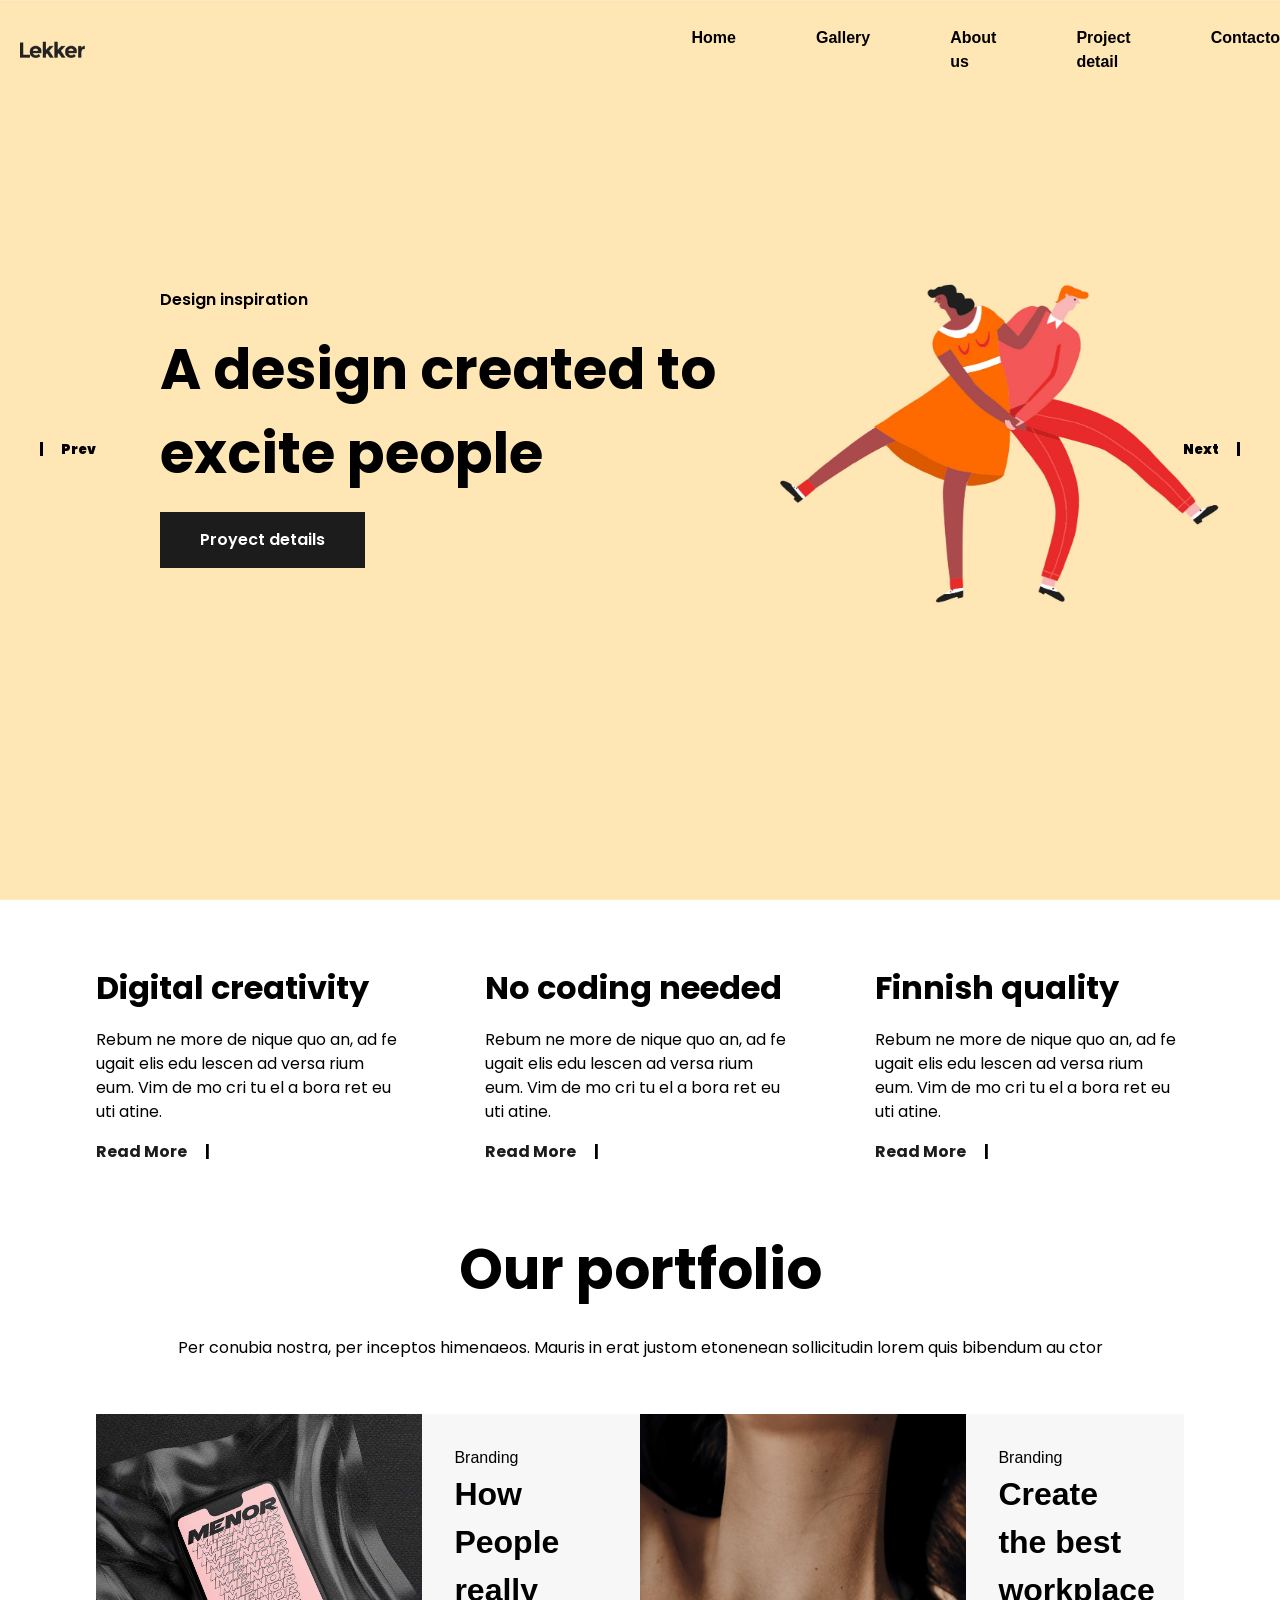
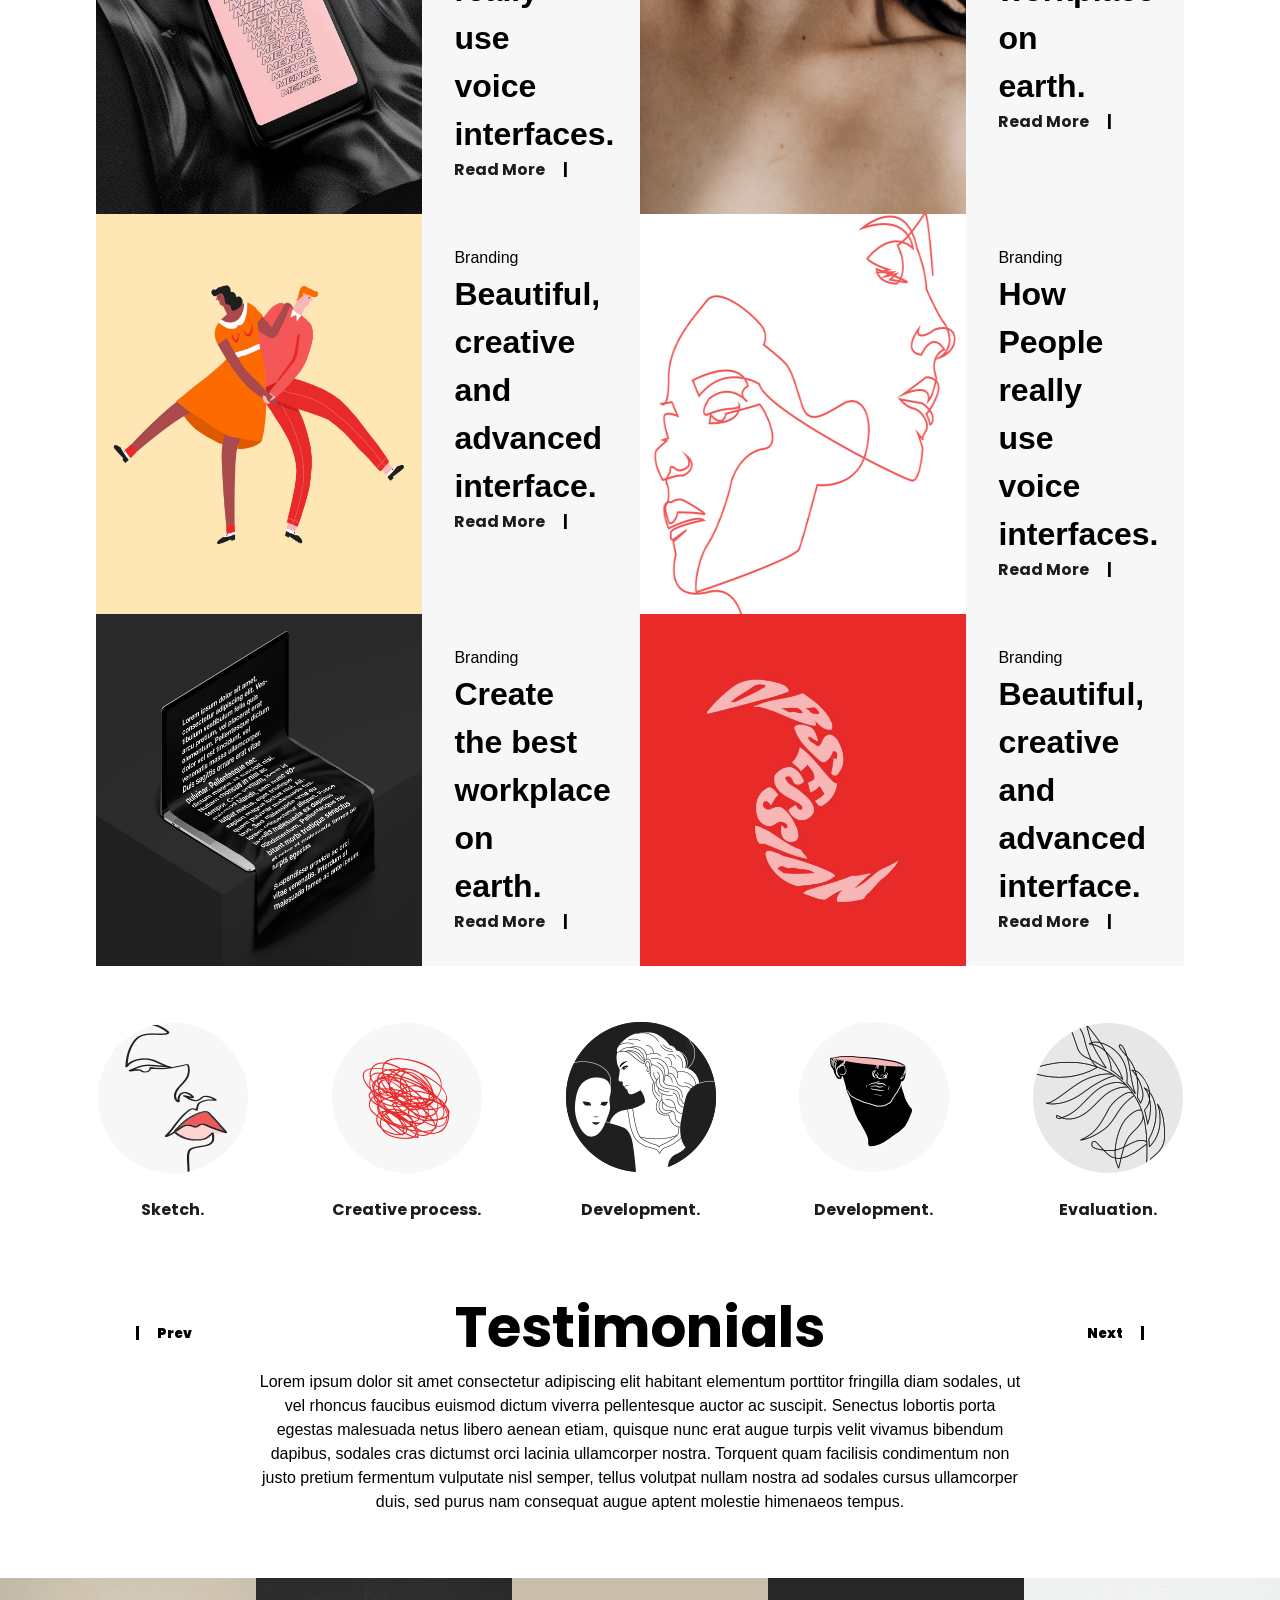
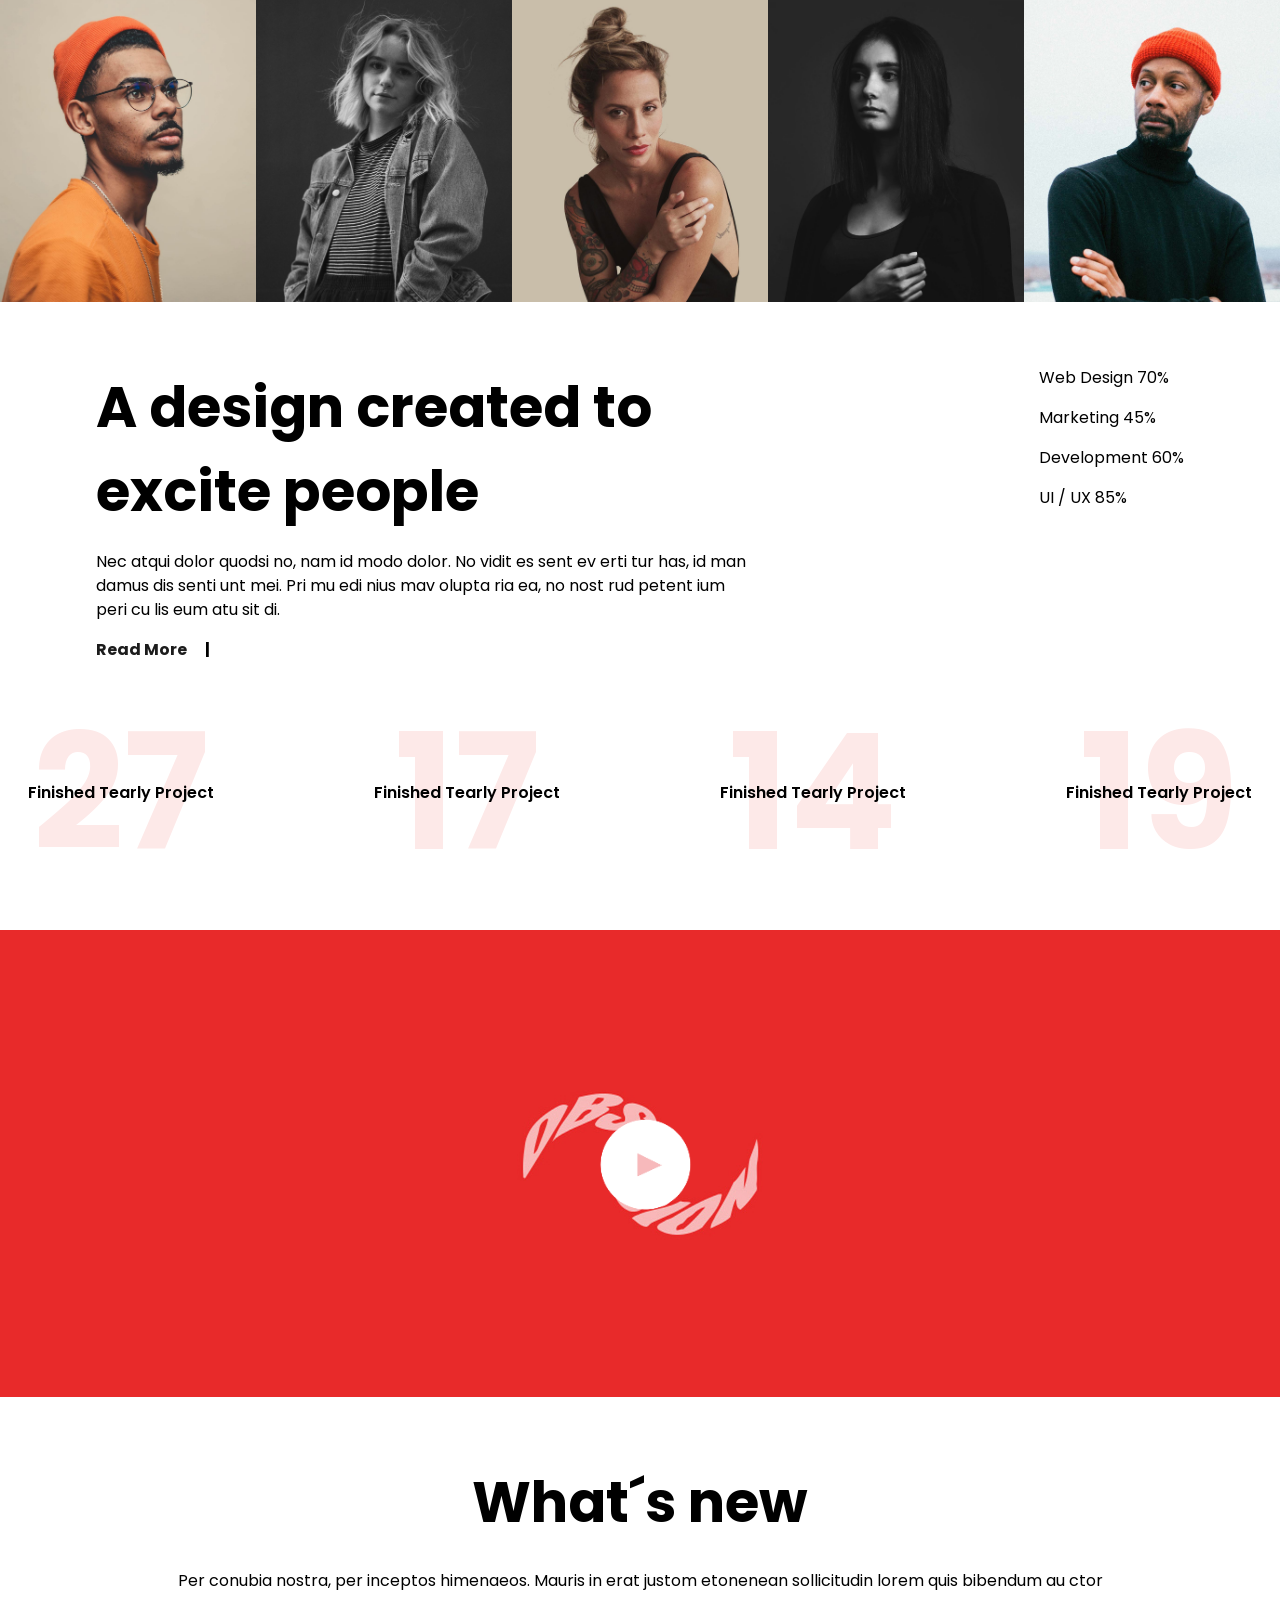
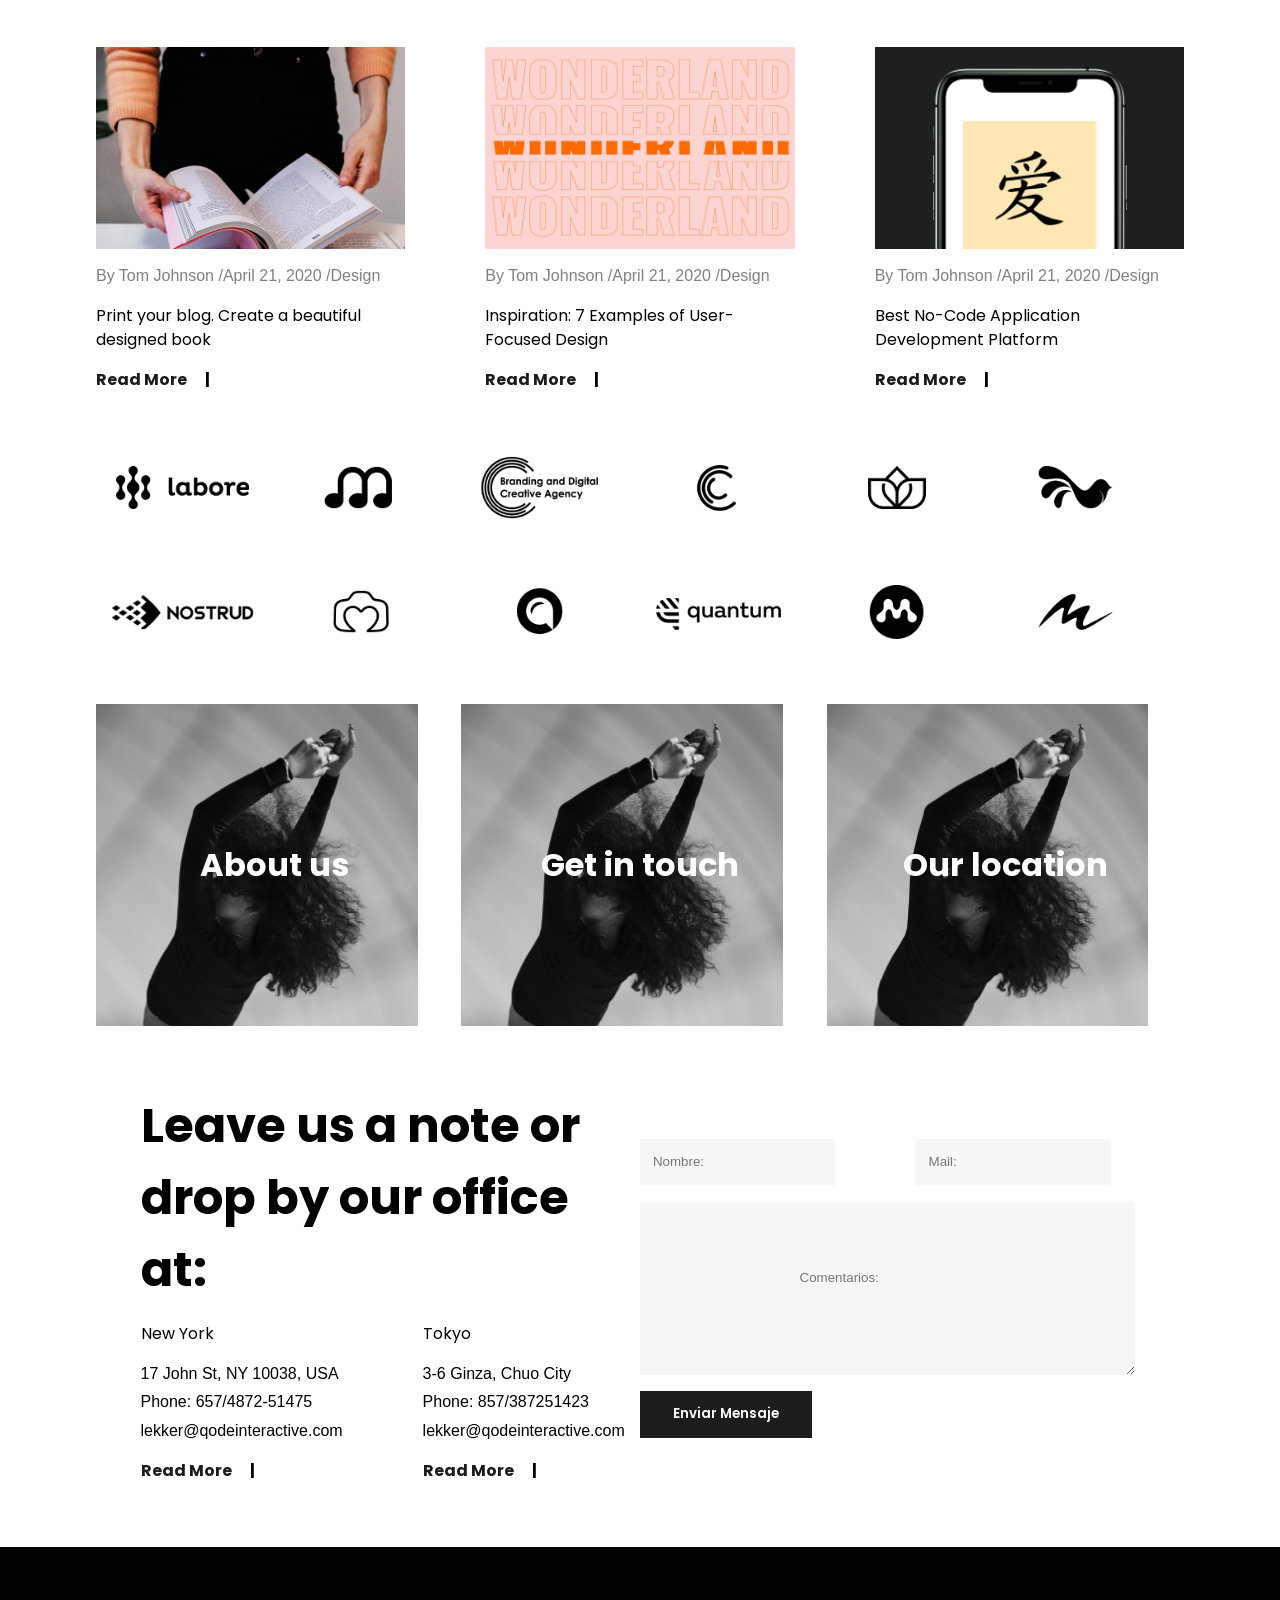
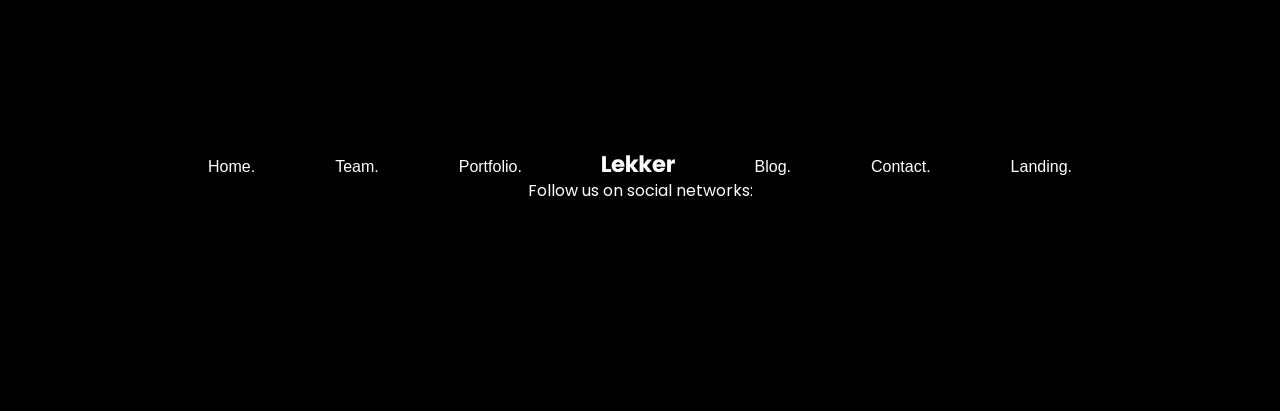
==== commit 3c71d518: "commit" ====
--- a/index.html
+++ b/index.html
@@ -10,14 +10,14 @@
     <link rel="stylesheet" href="./assets/css/style.css">
 </head>
 <body>
-      <header>
+      <header class="headerInicio">
          <h1>
             <a href="index.html" class="logo">  
                 <img class="logo margenIzq" src="./assets/img/img66.png" alt="logoLekker">
              </a>
         </h1>
         <nav>
-            <ul class="flex gap">
+            <ul class="flex gap ">
              <li><a href="index.html">Home</a></li>
              <li><a href="gallery.html">Gallery</a></li>
              <li><a href="aboutUs.html">About us</a></li>
@@ -168,7 +168,7 @@
                     <div>
                 <img class="wimagen2 imgUs" src="" alt="img30">
                 <div class="overlay">
-                    <p class="textoBlanco margenAbajo poppins-black">Designer <br> </p>
+                    <p class="textoBlanco margenAbajo poppins-extrabold">Designer <br> </p>
                     <p class="textoBlanco"> <br> Melvin Soto</p>
                 </div>
                 </article>
@@ -176,7 +176,7 @@
                     <div>
                 <img class="wimagen2 imgUs" src="" alt="img31">
                 <div class="overlay">
-                    <p class="textoBlanco margenAbajo poppins-black">Photographer <br> </p>
+                    <p class="textoBlanco margenAbajo poppins-extrabold">Photographer <br> </p>
                     <p class="textoBlanco"> <br> Bernice Ellis</p>
                 </div>
                 </article>
@@ -184,7 +184,7 @@
                     <div>
                 <img class="wimagen2 imgUs" src="" alt="img32">
                 <div class="overlay">
-                    <p class="textoBlanco margenAbajo poppins-black">Designer <br> </p>
+                    <p class="textoBlanco margenAbajo poppins-extrabold">Designer <br> </p>
                     <p class="textoBlanco"> <br> Jemma Butron</p>
                 </div>
                 </article>
@@ -192,7 +192,7 @@
                     <div>
                 <img class="wimagen2 imgUs" src="" alt="img33">
                 <div class="overlay">
-                    <p class="textoBlanco margenAbajo poppins-black">Designer <br> </p>
+                    <p class="textoBlanco margenAbajo poppins-extrabold">Designer <br> </p>
                     <p class="textoBlanco"> <br> Sonia Caldwell</p>
                 </div>
                 </article>
@@ -200,7 +200,7 @@
                     <div>
                 <img class="wimagen2 imgUs" src="" alt="img34">
                 <div class="overlay">
-                    <p class="textoBlanco margenAbajo poppins-black">Art director <br> </p>
+                    <p class="textoBlanco margenAbajo poppins-extrabold">Art director <br> </p>
                     <p class="textoBlanco"> <br> Alberto Bowers</p>
                 </div>
                 </article>
@@ -261,12 +261,12 @@
             
        
         <section id="videoHome" >
-            <!-- El video-->
+            <div class="margenAbajo wcien contenedor">
+                <img class="wcien" src="./assets/img/img69.jpg" alt="">
+             <a class="hijo wimagen6" href="">
+                <img  src="./assets/img/img78.png" alt="">
+             </a>
              
-             <div class="margenAbajo wcien">
-             <a href="">
-                <img class="wcien" src="./assets/img/img69.png" alt="">
-             </a>
              </div>
         </section>
         <section id="whatsNew" class="wsetenta margenAbajo" > <!-- whats new-->
@@ -407,8 +407,8 @@
                      </div>
                 </div>
                 </article>
-            <article>
-                <form class="wcincuenta margenArriba" action="" >
+            <article >
+                <form class="margenArriba" action="" >
                     <div class="flex gap">
                     <input class="input" type="text" placeholder="Nombre:">
                     <input class="input" type="mail" name="mail" id="mail" placeholder="Mail:">
@@ -429,7 +429,7 @@
             <a class="blanco" href="#us">Team.</a>
             <a class="blanco" href="#ourPortfolio">Portfolio.</a>
             <a href="index.html" class="logo">  
-                <img class="margenLogo" src="./assets/img/img65.png" alt="logoFooter">
+                <img class="margenLogo margenAbajo" src="./assets/img/img65.png" alt="logoFooter">
              </a>
             <a class="blanco" href="#">Blog.</a>
             <a class="blanco" href="#contactoHome">Contact.</a>
@@ -444,147 +444,7 @@
         </div>
     </footer>
     
-<script>
-    const contenidoSlider = [
-      { back: "url('./assets/img/img70.jpg')", title: 'primer slider' },
-      { back: "url('./assets/img/img71.jpg')", title: 'segundo slider' },
-      { back: "url('./assets/img/img72.jpg')", title: 'tercer slider' }
-    ]
-
-    let currentIndex = 0
-
-    let imageSlider=document.getElementById('sliderImg');
-    let container=document.getElementById('contenedorSlider');
-    let btnPrev=document.getElementById('prev');
-    let btnNext=document.getElementById('next');
-
-    function showSlide(){
-        let item = contenidoSlider[currentIndex]; 
-        imageSlider.style.backgroundImage = item.back;
-        
-    }
-
-    function previous(){
-       currentIndex=(currentIndex - 1 + contenidoSlider.length)%contenidoSlider.length; 
-       showSlide(); 
-    }
-
-    function next(){
-        currentIndex=(currentIndex + 1)%contenidoSlider.length;
-        showSlide();
-    }
-
-    btnPrev.addEventListener('click',previous);
-    btnNext.addEventListener('click',next);
-    showSlide();
-
-    const textoTestimonios = [
-      { contenido: "Lorem ipsum dolor sit amet consectetur adipiscing elit habitant elementum porttitor fringilla diam sodales, ut vel rhoncus faucibus euismod dictum viverra pellentesque auctor ac suscipit. Senectus lobortis porta egestas malesuada netus libero aenean etiam, quisque nunc erat augue turpis velit vivamus bibendum dapibus, sodales cras dictumst orci lacinia ullamcorper nostra. Torquent quam facilisis condimentum non justo pretium fermentum vulputate nisl semper, tellus volutpat nullam nostra ad sodales cursus ullamcorper duis, sed purus nam consequat augue aptent molestie himenaeos tempus.", title:"primer testimonios" },
-      { contenido: "Nam massa id felis cubilia faucibus nunc ultricies ornare ultrices inceptos, augue eget vulputate ridiculus tincidunt vivamus curae erat congue, torquent cum tempor integer arcu dictumst pellentesque viverra litora. Accumsan pretium ut nulla metus commodo velit volutpat nostra himenaeos, rhoncus senectus sodales aenean consequat dictumst habitant eget ad, tempus suspendisse id eleifend suscipit primis tortor auctor. Nunc facilisi ac facilisis aptent per dictum magnis, curae ad iaculis massa ut nibh, justo etiam accumsan eget posuere ornare.", title: 'segundo testimonio' },
-      { contenido: "Integer metus quis orci mus euismod purus habitasse vestibulum, elementum facilisi laoreet est commodo blandit scelerisque pretium, quisque himenaeos et nascetur cubilia nunc netus. Nibh ultrices blandit nam duis facilisis eleifend vel cursus augue, volutpat placerat suscipit tortor ac proin quisque dictumst congue, pharetra sodales fusce nisl ligula elementum fringilla commodo. Ut luctus netus nulla venenatis aliquam ridiculus facilisi purus dui euismod tempor metus, dapibus duis dictumst nam leo taciti ac integer nostra aliquet curabitur. Augue sed nascetur tempor quam nullam nisi eget hac aenean, feugiat enim montes aptent pellentesque erat proin.", title: 'segundo testimonio' },
-    ];   
-    
-    let currentIndexTestimonio = 0;
-
-    let contenedorTestimonio = document.getElementById('contenidoTestimonio');
-    let btnPrevT = document.getElementById('prevTestimonio');
-    let btnNextT = document.getElementById('nextTestimonio');
-
-    function showSlideT(){
-        let item = textoTestimonios[currentIndexTestimonio]; 
-        
-        
-        contenedorTestimonio.innerHTML = item.contenido;
-        
-    }
-
-    function previousT(){
-       currentIndexTestimonio = (currentIndexTestimonio - 1 + textoTestimonios.length) % textoTestimonios.length; 
-       showSlideT(); 
-    }
-
-    function nextT(){
-        currentIndexTestimonio = (currentIndexTestimonio + 1) % textoTestimonios.length
-        showSlideT()
-    }
-
-    btnPrevT.addEventListener('click', previousT)
-    btnNextT.addEventListener('click', nextT)
-    showSlideT();
-
-    const contenidoImgPortfolio = [
-      { imagenP: "./assets/img/img1.jpg", imagenHover: "./assets/img/img3.jpg" },
-     { imagenP: "./assets/img/img4.jpg", imagenHover: "./assets/img/img6.jpg" },
-  { imagenP: "./assets/img/img7.jpg", imagenHover: "./assets/img/img8.jpg" },
-  { imagenP: "./assets/img/img10.jpg", imagenHover: "./assets/img/img12.jpg" },
-  { imagenP: "./assets/img/img13.jpg", imagenHover: "./assets/img/img15.jpg" },
-  { imagenP: "./assets/img/img16.jpg", imagenHover: "./assets/img/img17.jpg" }
-    ];   
-
-    let imgPortfolio = document.querySelectorAll('.imgDinamica')
-
-    for (let i = 0; i < imgPortfolio.length; i++) {
-    
-    let img = imgPortfolio[i]
-    
-        img.src = contenidoImgPortfolio[i].imagenP
-        
-        
-        img.addEventListener('mouseover', () => {
-            img.src = contenidoImgPortfolio[i].imagenHover
-        });
-        
-        
-        img.addEventListener('mouseout', () => {
-            img.src = contenidoImgPortfolio[i].imagenP
-        });
-    } 
-    
-const contenidoImgCircular = [
-    { imagenP: "./assets/img/img25.png", imagenHover: "./assets/img/img73.png" },
-    { imagenP: "./assets/img/img26.png", imagenHover: "./assets/img/img74.png" },
-    { imagenP: "./assets/img/img27.png", imagenHover: "./assets/img/img75.png" },
-    { imagenP: "./assets/img/img28.png", imagenHover: "./assets/img/img76.png" },
-    { imagenP: "./assets/img/img29.png", imagenHover: "./assets/img/img77.png" },
-  
-    ];   
-
-    let imgCircular = document.querySelectorAll('.imgDinamicaC')
-
-    for (let i = 0; i < imgCircular.length; i++) {
-    
-    let img = imgCircular[i]
-    
-        img.src = contenidoImgCircular[i].imagenP
-        
-        
-        img.addEventListener('mouseover', () => {
-            img.src = contenidoImgCircular[i].imagenHover
-        });
-        
-        
-        img.addEventListener('mouseout', () => {
-            img.src = contenidoImgCircular[i].imagenP
-        });
-    } 
-
-    const contenidoImgUs = [
-    { imagenUs: "./assets/img/img30.jpg", },
-    { imagenUs: "./assets/img/img31.jpg", },
-    { imagenUs: "./assets/img/img32.jpg", },
-    { imagenUs: "./assets/img/img33.jpg", },
-    { imagenUs: "./assets/img/img34.jpg", },
-  
-    ];   
-    
-    let imgAboutUs = document.querySelectorAll('.imgUs')
-
-    for (let i = 0; i < imgAboutUs.length; i++) {
-    
-    let img = imgAboutUs[i]
-    
-        img.src = contenidoImgUs[i].imagenUs
-    } 
+<script src="index.js">
 </script>
 </body>
 </html>
--- a/assets/css/style.css
+++ b/assets/css/style.css
@@ -23,16 +23,24 @@
   font-family: "Poppins", sans-serif;
   font-weight: 700;
   font-style: normal;
-  position: absolute;
   width: 100%;
   gap: 35em;
-  z-index: 10
+  
  }
 
+.headerInicio{
+ position: absolute;
+ z-index: 10
+}
 .logo{
 max-width: 50%;
 height: auto;
 }
+
+.margenIzqPD{
+  margin-left: 2%;
+}
+
 .contenedorColumna{
     display: flex;
     flex-direction: column;
@@ -81,7 +89,30 @@
 	position: relative;
 }
 
-
+.contenedor{
+  position: relative;
+  display: flex;
+  justify-content: center; 
+  align-items: center;     
+  width: 100%;
+}
+
+.hijo{
+position: absolute;
+}
+.indexGalleryR{
+position: relative;
+}
+.indexGalleryA{
+position: absolute;
+bottom: 2.5em; 
+  left: 3em;     
+  z-index: 2;
+}
+.wimagen6{
+  width: 20%;
+  height: auto;
+}
 .overlay{
 	position: absolute;
     top: 0;
@@ -180,6 +211,10 @@
 .wcincuenta{
     max-width: 60%;
 }
+
+.wtreinta{
+  max-width: 30%;
+}
 .flex{
     display: flex;
     justify-content: space-between;
@@ -200,6 +235,10 @@
     width: 90% ;
 }
 
+.wimagen5{
+  width: 30%;
+  height: 30%;
+}
 .grid{
     display: grid;
     grid-template-columns: 1fr 1fr;
@@ -227,10 +266,6 @@
 .gap{
     gap: 5em;}
 
-.margenLogo{
-  margin-bottom: 20%;
-
-}
 .centrar{
     text-align: center;
 }
@@ -246,6 +281,10 @@
 
 .margenAbajo{
     margin-bottom: 5%;
+}
+
+.margenTexto{
+  margin-bottom: 15%;
 }
 
 footer{
@@ -271,10 +310,11 @@
     padding-right: 2.5em;
     padding-top: 1em;
     padding-bottom: 1em;
-     font-family: "Poppins", sans-serif;
-  font-weight: 600;
-  font-style: normal;
-}
+    font-family: "Poppins", sans-serif;
+    font-weight: 600;
+    font-style: normal;
+}
+
 .numerosGrandes{
   font-size: 10em;
   color: #fde9e8;
@@ -385,10 +425,11 @@
 }
 
 .poppins-black {
-  
+  font-size: 3em;
   font-family: "Poppins", sans-serif;
   font-weight: 900;
   font-style: normal;
+  line-height: 130%;
 }
 
 .poppins-thin-italic {
